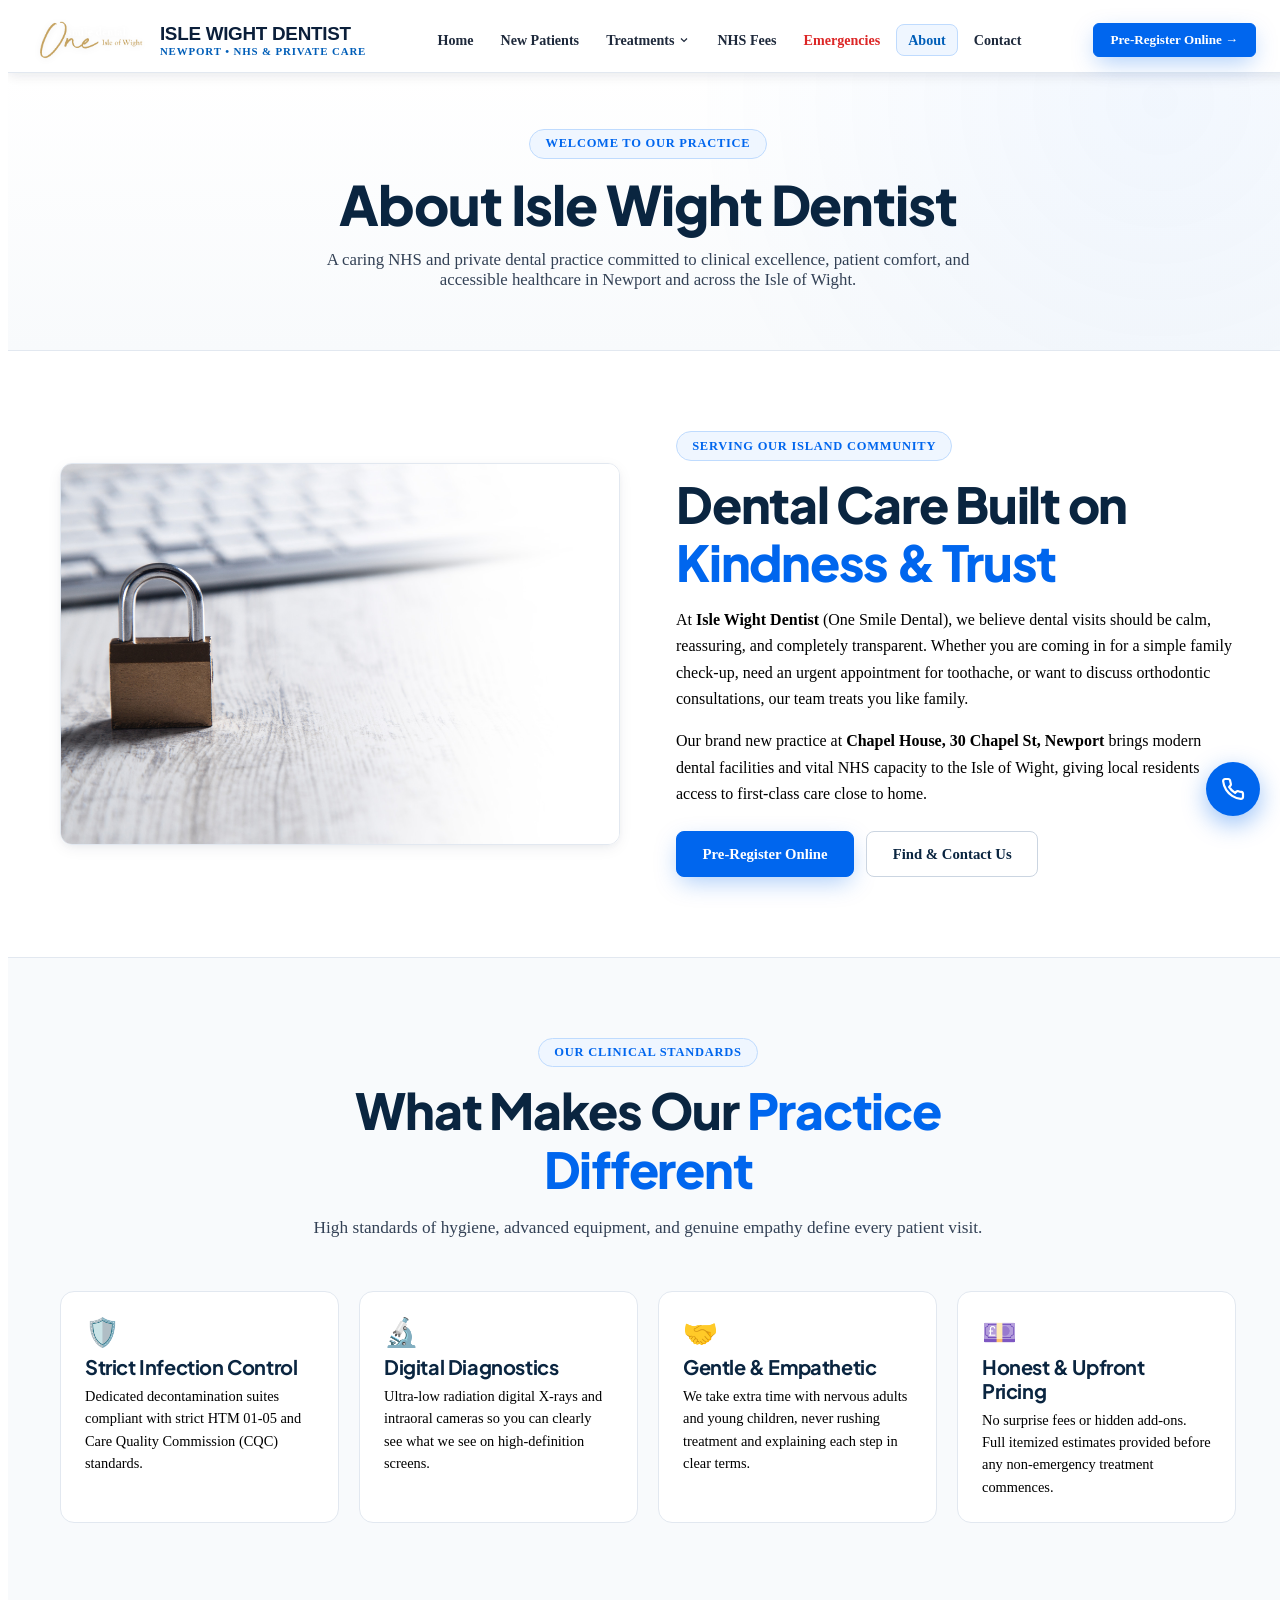
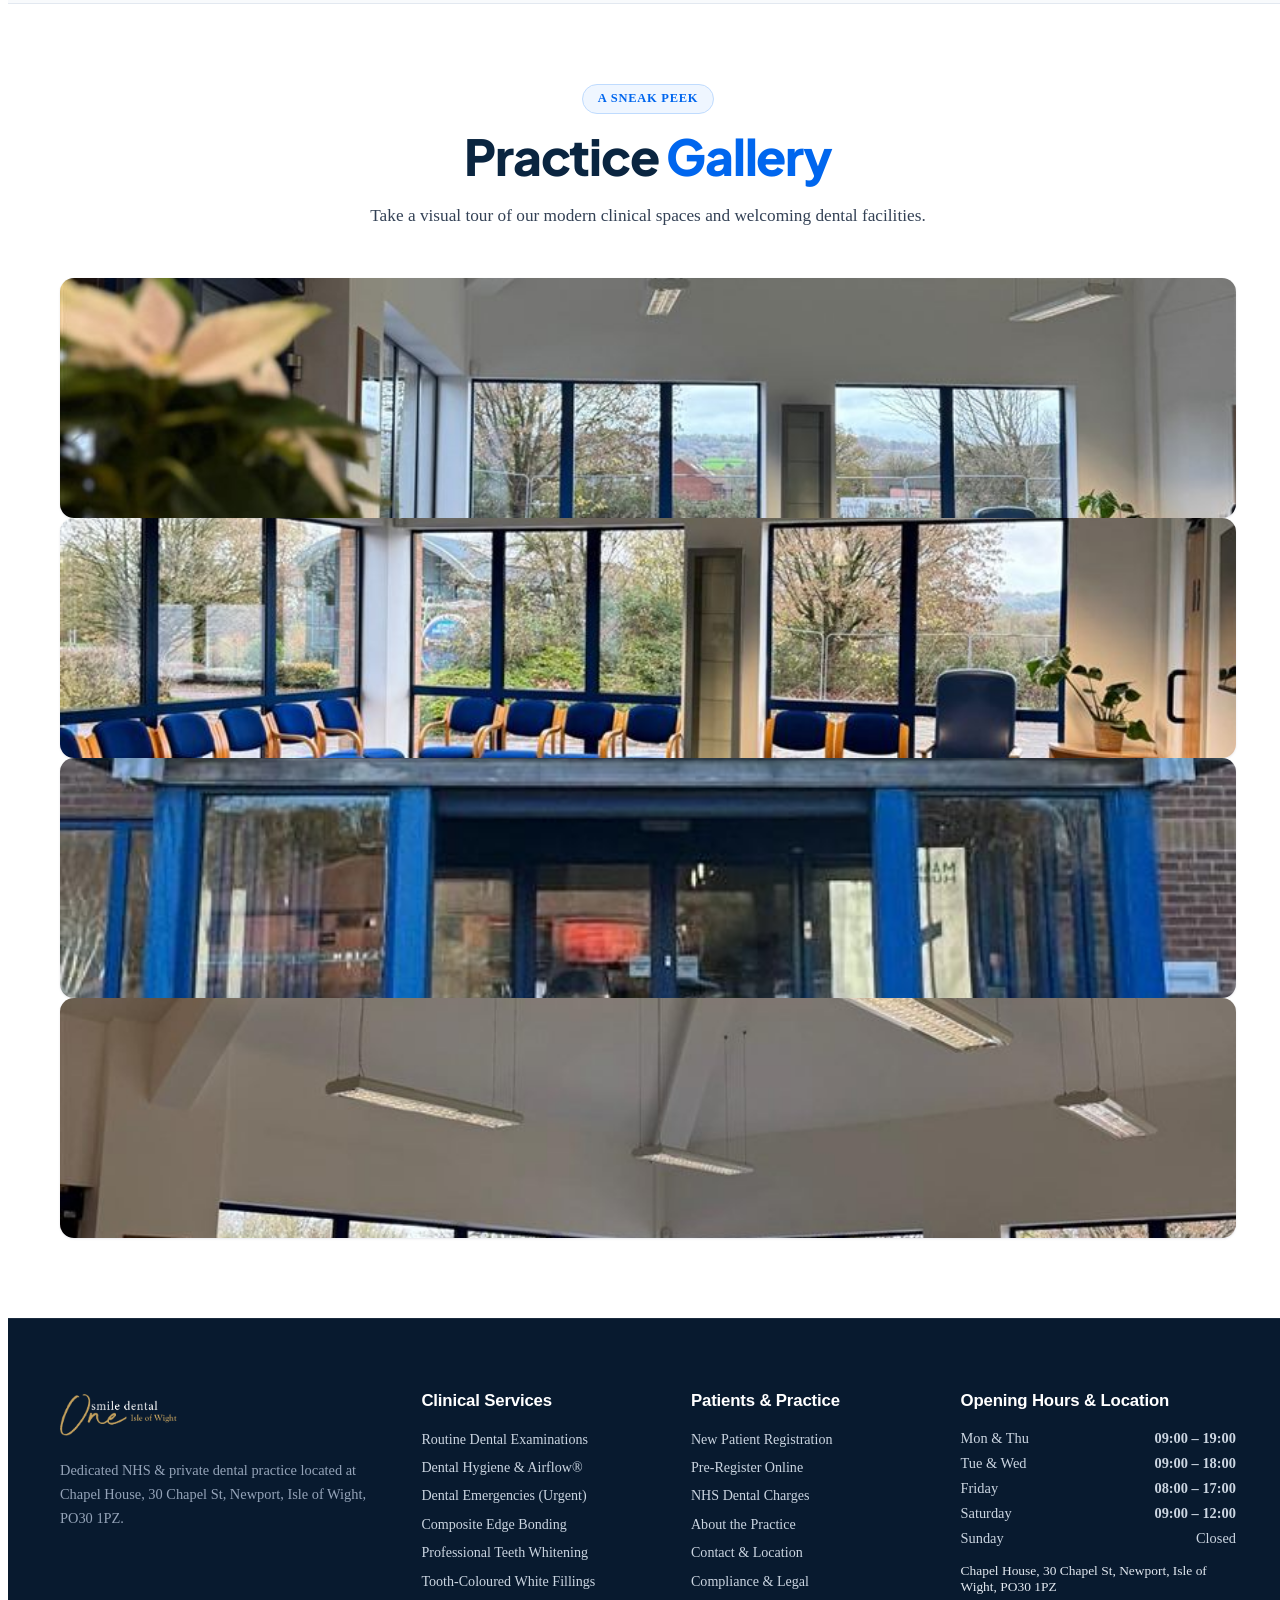
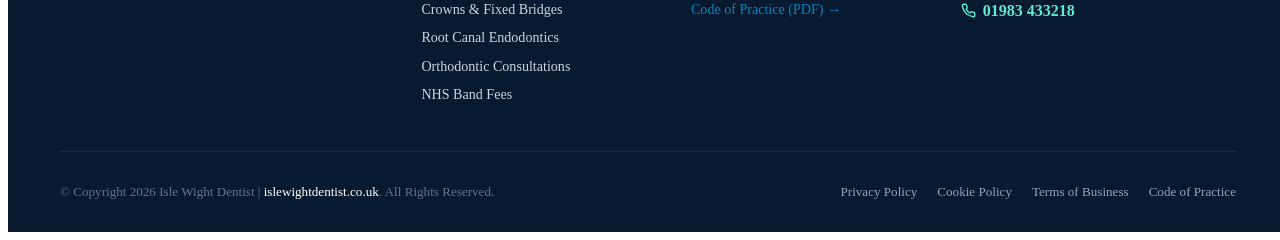
==== about.html @ fd38db3d "Complete production launch for Isle Wight Dentist website" ====
﻿<!DOCTYPE html>
<html lang="en">
<head>
  <meta charset="UTF-8">
  <meta name="viewport" content="width=device-width, initial-scale=1.0">
  <title>About Us | Isle Wight Dentist, Newport Isle of Wight</title>
  <meta name="description" content="Learn about Isle Wight Dentist at Chapel House, Newport. Providing high quality NHS and private dental care for families across the Isle of Wight.">
  <link rel="canonical" href="https://islewightdentist.co.uk/about">
  <link rel="icon" type="image/png" href="assets/images/ONE_favicon.png">
  <link rel="apple-touch-icon" href="assets/images/ONE_webclip.png">
  <link rel="preconnect" href="https://fonts.googleapis.com">
  <link rel="preconnect" href="https://fonts.gstatic.com" crossorigin>
  <link href="https://fonts.googleapis.com/css2?family=Cormorant+Garamond:wght@600;700&family=Plus+Jakarta+Sans:wght@400;500;600;700;800&display=swap" rel="stylesheet">
  <link rel="stylesheet" href="assets/css/styles.css?v=6">
</head>
<body>

  <!-- MAIN STICKY HEADER -->
  <header class="site-header">
    <!-- Main Navigation Bar -->
    <div class="header-main-bar">
      <div class="container header-inner">
        <a href="index.html" class="brand-lockup" aria-label="Isle Wight Dentist Home">
          <div class="brand-logo-frame">
            <img src="assets/images/Isle_of_Wight.png" alt="Isle Wight Dentist Logo">
          </div>
          <div class="brand-meta">
            <span class="brand-title">ISLE WIGHT DENTIST</span>
            <span class="brand-subtitle">Newport &bull; NHS &amp; Private Care</span>
          </div>
        </a>

        <!-- Laptop/Desktop Top Navigation -->
        <nav class="desktop-nav" aria-label="Primary navigation">
          <a href="index.html" class="nav-link" data-page="index.html">Home</a>
          <a href="new-patients.html" class="nav-link" data-page="new-patients.html">New Patients</a>

          <div class="nav-item">
            <a href="treatments.html" class="nav-link" data-page="treatments.html,dental-emergencies.html">
              <span>Treatments</span>
              <svg width="12" height="12" viewBox="0 0 24 24" fill="none" stroke="currentColor" stroke-width="2.4"><polyline points="6 9 12 15 18 9"/></svg>
            </a>
            <div class="nav-dropdown mega">
              <div class="nav-dd-heading">Clinical Dental Services</div>
              <a href="treatments.html#examinations" class="nav-dd-link">Routine Examinations &amp; Check-Ups</a>
              <a href="treatments.html#hygiene" class="nav-dd-link">Dental Hygiene &amp; Airflow&reg;</a>
              <a href="dental-emergencies.html" class="nav-dd-link">Dental Emergencies <span class="nav-dd-badge" style="background:#fee2e2;color:#b91c1c;">Urgent</span></a>
              <a href="treatments.html#bonding" class="nav-dd-link">Composite Edge Bonding</a>
              <a href="treatments.html#whitening" class="nav-dd-link">Professional Teeth Whitening</a>
              <a href="treatments.html#fillings" class="nav-dd-link">Tooth-Coloured White Fillings</a>
              <a href="treatments.html#crowns" class="nav-dd-link">Crowns &amp; Fixed Bridges</a>
              <a href="treatments.html#rct" class="nav-dd-link">Root Canal Endodontics</a>
              <a href="treatments.html#orthodontics" class="nav-dd-link">Orthodontic Consultations</a>
              <a href="nhs-fees.html" class="nav-dd-link">NHS Band Fees &amp; Exemptions</a>
            </div>
          </div>

          <a href="nhs-fees.html" class="nav-link" data-page="nhs-fees.html">NHS Fees</a>
          <a href="dental-emergencies.html" class="nav-link emergency" data-page="dental-emergencies.html">Emergencies</a>
          <a href="about.html" class="nav-link active" data-page="about.html">About</a>
          <a href="contact.html" class="nav-link" data-page="contact.html">Contact</a>
        </nav>

        <!-- Header Actions -->
        <div class="header-actions">
          <a href="tel:01983433218" class="header-phone-btn" aria-label="Call Isle Wight Dentist">
            <svg width="14" height="14" viewBox="0 0 24 24" fill="none" stroke="currentColor" stroke-width="2.2"><path d="M22 16.92v3a2 2 0 0 1-2.18 2 19.79 19.79 0 0 1-8.63-3.07 19.5 19.5 0 0 1-6-6 19.79 19.79 0 0 1-3.07-8.67A2 2 0 0 1 4.11 2h3a2 2 0 0 1 2 1.72c.127.96.361 1.903.7 2.81a2 2 0 0 1-.45 2.11L8.09 9.91a16 16 0 0 0 6 6l1.27-1.27a2 2 0 0 1 2.11-.45c.907.339 1.85.573 2.81.7A2 2 0 0 1 22 16.92z"/></svg>
            <span>01983 433218</span>
          </a>
          <a href="new-patients.html#register-form" class="btn btn-primary btn-sm">
            Pre-Register Online &rarr;
          </a>
          <button id="mobile-menu-toggle" class="mobile-menu-toggle" aria-label="Toggle Menu" aria-expanded="false">
            <svg width="19" height="19" viewBox="0 0 24 24" fill="none" stroke="currentColor" stroke-width="2.2"><line x1="3" y1="6" x2="21" y2="6"/><line x1="3" y1="12" x2="21" y2="12"/><line x1="3" y1="18" x2="21" y2="18"/></svg>
          </button>
        </div>
      </div>
    </div>

    <!-- Mobile Top Hamburger Drawer -->
    <div id="mobile-drawer" class="mobile-drawer">
      <div class="mobile-drawer-links">
        <a href="index.html" class="mobile-drawer-link">Home <span>&rarr;</span></a>
        <a href="new-patients.html" class="mobile-drawer-link">New Patients (Pre-Register) <span>&rarr;</span></a>
        <a href="treatments.html" class="mobile-drawer-link">Dental Treatments <span>&rarr;</span></a>
        <a href="dental-emergencies.html" class="mobile-drawer-link" style="color:#fecaca;">Dental Emergencies <span>Urgent</span></a>
        <a href="nhs-fees.html" class="mobile-drawer-link">NHS &amp; Private Fees <span>&rarr;</span></a>
        <a href="about.html" class="mobile-drawer-link">About the Practice <span>&rarr;</span></a>
        <a href="contact.html" class="mobile-drawer-link">Contact &amp; Location <span>&rarr;</span></a>
        <div style="display:grid;grid-template-columns:1fr 1fr;gap:0.5rem;margin-top:0.5rem;">
          <a href="tel:01983433218" class="btn btn-teal btn-sm">Call 01983 433218</a>
          <button type="button" class="btn btn-gold btn-sm" data-open-lead-modal>Request Callback</button>
        </div>
      </div>
    </div>
  </header>

  <main>
    <!-- PAGE HERO -->
    <section class="page-hero">
      <div class="container">
        <span class="eyebrow dark">Welcome to Our Practice</span>
        <h1>About Isle Wight Dentist</h1>
        <p>A caring NHS and private dental practice committed to clinical excellence, patient comfort, and accessible healthcare in Newport and across the Isle of Wight.</p>
      </div>
    </section>

    <!-- PRACTICE PHILOSOPHY -->
    <section class="section">
      <div class="container split-grid" style="align-items:center;">
        <div class="split-media">
          <img src="assets/images/Privacy.jpg" alt="Modern dental surgery Isle Wight Dentist Newport" style="width:100%;height:380px;object-fit:cover;">
        </div>
        <div>
          <span class="eyebrow">Serving Our Island Community</span>
          <h2 class="section-title">Dental Care Built on <span class="accent">Kindness &amp; Trust</span></h2>
          <p style="color:var(--ink-soft);margin-bottom:1rem;line-height:1.65;">
            At <strong>Isle Wight Dentist</strong> (One Smile Dental), we believe dental visits should be calm, reassuring, and completely transparent. Whether you are coming in for a simple family check-up, need an urgent appointment for toothache, or want to discuss orthodontic consultations, our team treats you like family.
          </p>
          <p style="color:var(--ink-soft);margin-bottom:1.5rem;line-height:1.65;">
            Our brand new practice at <strong>Chapel House, 30 Chapel St, Newport</strong> brings modern dental facilities and vital NHS capacity to the Isle of Wight, giving local residents access to first-class care close to home.
          </p>
          <div style="display:flex;gap:0.75rem;flex-wrap:wrap;">
            <a href="new-patients.html#register-form" class="btn btn-gold">Pre-Register Online</a>
            <a href="contact.html" class="btn btn-outline">Find &amp; Contact Us</a>
          </div>
        </div>
      </div>
    </section>

    <!-- 4 CLINICAL PILLARS -->
    <section class="section" style="background:var(--surface);border-top:1px solid var(--border);border-bottom:1px solid var(--border);">
      <div class="container">
        <div class="section-header">
          <span class="eyebrow">Our Clinical Standards</span>
          <h2 class="section-title">What Makes Our <span class="accent">Practice Different</span></h2>
          <p class="section-lead">High standards of hygiene, advanced equipment, and genuine empathy define every patient visit.</p>
        </div>

        <div class="trust-grid">
          <div style="background:#ffffff;border:1px solid var(--border);border-radius:14px;padding:1.5rem;">
            <div style="font-size:1.75rem;margin-bottom:0.4rem;">🛡️</div>
            <h3 style="font-size:1.25rem;color:var(--navy);margin-bottom:0.4rem;">Strict Infection Control</h3>
            <p style="font-size:0.9rem;color:var(--ink-soft);line-height:1.55;">Dedicated decontamination suites compliant with strict HTM 01-05 and Care Quality Commission (CQC) standards.</p>
          </div>

          <div style="background:#ffffff;border:1px solid var(--border);border-radius:14px;padding:1.5rem;">
            <div style="font-size:1.75rem;margin-bottom:0.4rem;">🔬</div>
            <h3 style="font-size:1.25rem;color:var(--navy);margin-bottom:0.4rem;">Digital Diagnostics</h3>
            <p style="font-size:0.9rem;color:var(--ink-soft);line-height:1.55;">Ultra-low radiation digital X-rays and intraoral cameras so you can clearly see what we see on high-definition screens.</p>
          </div>

          <div style="background:#ffffff;border:1px solid var(--border);border-radius:14px;padding:1.5rem;">
            <div style="font-size:1.75rem;margin-bottom:0.4rem;">🤝</div>
            <h3 style="font-size:1.25rem;color:var(--navy);margin-bottom:0.4rem;">Gentle &amp; Empathetic</h3>
            <p style="font-size:0.9rem;color:var(--ink-soft);line-height:1.55;">We take extra time with nervous adults and young children, never rushing treatment and explaining each step in clear terms.</p>
          </div>

          <div style="background:#ffffff;border:1px solid var(--border);border-radius:14px;padding:1.5rem;">
            <div style="font-size:1.75rem;margin-bottom:0.4rem;">💷</div>
            <h3 style="font-size:1.25rem;color:var(--navy);margin-bottom:0.4rem;">Honest &amp; Upfront Pricing</h3>
            <p style="font-size:0.9rem;color:var(--ink-soft);line-height:1.55;">No surprise fees or hidden add-ons. Full itemized estimates provided before any non-emergency treatment commences.</p>
          </div>
        </div>
      </div>
    </section>

    <!-- PRACTICE GALLERY -->
    <section id="gallery" class="section">
      <div class="container">
        <div class="section-header">
          <span class="eyebrow">A Sneak Peek</span>
          <h2 class="section-title">Practice <span class="accent">Gallery</span></h2>
          <p class="section-lead">Take a visual tour of our modern clinical spaces and welcoming dental facilities.</p>
        </div>

        <div class="gallery-grid">
          <div style="border-radius:14px;overflow:hidden;box-shadow:var(--shadow-sm);cursor:pointer;" data-lightbox-src="assets/images/gallery-1.jpg" data-lightbox-caption="Reception and welcoming patient waiting lounge">
            <img src="assets/images/gallery-1.jpg" alt="Isle Wight Dentist Reception" loading="lazy" style="width:100%;height:240px;object-fit:cover;">
          </div>
          <div style="border-radius:14px;overflow:hidden;box-shadow:var(--shadow-sm);cursor:pointer;" data-lightbox-src="assets/images/gallery-2.jpg" data-lightbox-caption="State of the art dental surgery suite with ergonomic patient chair">
            <img src="assets/images/gallery-2.jpg" alt="Dental treatment surgery" loading="lazy" style="width:100%;height:240px;object-fit:cover;">
          </div>
          <div style="border-radius:14px;overflow:hidden;box-shadow:var(--shadow-sm);cursor:pointer;" data-lightbox-src="assets/images/gallery-3.jpg" data-lightbox-caption="Sterilization and decontamination suite compliant with CQC standards">
            <img src="assets/images/gallery-3.jpg" alt="Decontamination suite" loading="lazy" style="width:100%;height:240px;object-fit:cover;">
          </div>
          <div style="border-radius:14px;overflow:hidden;box-shadow:var(--shadow-sm);cursor:pointer;" data-lightbox-src="assets/images/gallery-4.jpg" data-lightbox-caption="Dedicated clinical hygiene and dental suite">
            <img src="assets/images/gallery-4.jpg" alt="Hygiene treatment room" loading="lazy" style="width:100%;height:240px;object-fit:cover;">
          </div>
        </div>
      </div>
    </section>
  </main>

  <!-- MAIN FOOTER -->
  <footer class="site-footer">
    <div class="container">
      <div class="footer-grid">
        <div>
          <a href="index.html" class="brand-logo" style="margin-bottom:1rem;display:inline-block;">
            <img src="assets/images/Isle_of_Wight.png" alt="Isle Wight Dentist Logo" style="height:48px;width:auto;">
          </a>
          <p class="footer-copy">
            Dedicated NHS &amp; private dental practice located at Chapel House, 30 Chapel St, Newport, Isle of Wight, PO30 1PZ.
          </p>
        </div>

        <div>
          <h4 class="footer-heading">Clinical Services</h4>
          <ul class="footer-links">
            <li><a href="treatments.html#examinations">Routine Dental Examinations</a></li>
            <li><a href="treatments.html#hygiene">Dental Hygiene &amp; Airflow&reg;</a></li>
            <li><a href="dental-emergencies.html">Dental Emergencies (Urgent)</a></li>
            <li><a href="treatments.html#bonding">Composite Edge Bonding</a></li>
            <li><a href="treatments.html#whitening">Professional Teeth Whitening</a></li>
            <li><a href="treatments.html#fillings">Tooth-Coloured White Fillings</a></li>
            <li><a href="treatments.html#crowns">Crowns &amp; Fixed Bridges</a></li>
            <li><a href="treatments.html#rct">Root Canal Endodontics</a></li>
            <li><a href="treatments.html#orthodontics">Orthodontic Consultations</a></li>
            <li><a href="nhs-fees.html">NHS Band Fees</a></li>
          </ul>
        </div>

        <div>
          <h4 class="footer-heading">Patients &amp; Practice</h4>
          <ul class="footer-links">
            <li><a href="new-patients.html">New Patient Registration</a></li>
            <li><a href="new-patients.html#register-form">Pre-Register Online</a></li>
            <li><a href="nhs-fees.html">NHS Dental Charges</a></li>
            <li><a href="about.html">About the Practice</a></li>
            <li><a href="contact.html">Contact &amp; Location</a></li>
            <li><a href="compliance.html">Compliance &amp; Legal</a></li>
            <li><a href="assets/docs/Pontefract_Code_of_Practice_for_Patients.pdf" target="_blank" rel="noopener noreferrer" style="color:var(--gold-bright);">Code of Practice (PDF) &rarr;</a></li>
          </ul>
        </div>

        <div>
          <h4 class="footer-heading">Opening Hours &amp; Location</h4>
          <div class="hours-list" style="margin-bottom:1rem;">
            <div class="hours-row"><span>Mon &amp; Thu</span><strong>09:00 &ndash; 19:00</strong></div>
            <div class="hours-row"><span>Tue &amp; Wed</span><strong>09:00 &ndash; 18:00</strong></div>
            <div class="hours-row"><span>Friday</span><strong>08:00 &ndash; 17:00</strong></div>
            <div class="hours-row"><span>Saturday</span><strong>09:00 &ndash; 12:00</strong></div>
            <div class="hours-row"><span>Sunday</span><span>Closed</span></div>
          </div>
          <p style="font-size:0.84rem;color:#e2e8f0;margin-bottom:0.45rem;">
            Chapel House, 30 Chapel St, Newport, Isle of Wight, PO30 1PZ
          </p>
          <a href="tel:01983433218" style="display:inline-flex;align-items:center;gap:0.45rem;font-size:1rem;font-weight:800;color:#5eead4;">
            <svg width="15" height="15" viewBox="0 0 24 24" fill="none" stroke="currentColor" stroke-width="2.2"><path d="M22 16.92v3a2 2 0 0 1-2.18 2 19.79 19.79 0 0 1-8.63-3.07 19.5 19.5 0 0 1-6-6 19.79 19.79 0 0 1-3.07-8.67A2 2 0 0 1 4.11 2h3a2 2 0 0 1 2 1.72c.127.96.361 1.903.7 2.81a2 2 0 0 1-.45 2.11L8.09 9.91a16 16 0 0 0 6 6l1.27-1.27a2 2 0 0 1 2.11-.45c.907.339 1.85.573 2.81.7A2 2 0 0 1 22 16.92z"/></svg>
            01983 433218
          </a>
        </div>
      </div>

      <div class="footer-bottom">
        <p>&copy; Copyright 2026 Isle Wight Dentist | <a href="https://islewightdentist.co.uk" style="color:#ffffff;">islewightdentist.co.uk</a>. All Rights Reserved.</p>
        <div class="compliance-links">
          <a href="compliance.html#privacy">Privacy Policy</a>
          <a href="compliance.html#cookies">Cookie Policy</a>
          <a href="compliance.html#terms">Terms of Business</a>
          <a href="compliance.html#code">Code of Practice</a>
        </div>
      </div>
    </div>
  </footer>

  <!-- GALLERY LIGHTBOX MODAL -->
  <div id="gallery-lightbox" class="modal-overlay" style="display:none;" role="dialog" aria-modal="true" aria-label="Image preview">
    <div class="modal-card" style="padding:1rem;max-width:860px;">
      <button id="close-gallery-lightbox" class="modal-close" aria-label="Close preview">&times;</button>
      <img id="gallery-lightbox-img" src="" alt="" style="width:100%;max-height:70vh;object-fit:contain;border-radius:14px;">
      <p id="gallery-lightbox-caption" style="margin-top:0.75rem;text-align:center;font-size:0.88rem;font-weight:700;color:#334155;"></p>
    </div>
  </div>

  <!-- FLOATING SIDE CALL BUTTON -->
  <a class="fcall" href="tel:01983433218" aria-label="Call Isle Wight Dentist on 01983 433218">
    <span class="fcall-tooltip">Call 01983 433218</span>
    <svg width="24" height="24" viewBox="0 0 24 24" fill="none" stroke="currentColor" stroke-width="2.2" stroke-linecap="round" stroke-linejoin="round">
      <path d="M22 16.92v3a2 2 0 0 1-2.18 2 19.79 19.79 0 0 1-8.63-3.07 19.5 19.5 0 0 1-6-6 19.79 19.79 0 0 1-3.07-8.67A2 2 0 0 1 4.11 2h3a2 2 0 0 1 2 1.72c.127.96.361 1.903.7 2.81a2 2 0 0 1-.45 2.11L8.09 9.91a16 16 0 0 0 6 6l1.27-1.27a2 2 0 0 1 2.11-.45c.907.339 1.85.573 2.81.7A2 2 0 0 1 22 16.92z"/>
    </svg>
  </a>

  <!-- MOBILE BOTTOM NAVIGATION BAR -->
  <nav class="mbn" aria-label="Mobile bottom navigation">
    <div class="mbni">
      <a class="mbnit" href="index.html" data-page="index.html">
        <span class="mbnico">
          <svg viewBox="0 0 24 24" fill="none" stroke="currentColor" stroke-width="1.9" stroke-linecap="round" stroke-linejoin="round"><path d="M3 9.75L12 3l9 6.75V21a1 1 0 0 1-1 1H5a1 1 0 0 1-1-1V9.75z"/><path d="M9 22V12h6v10"/></svg>
        </span>
        <span class="mbnlbl">Home</span>
      </a>

      <a class="mbnit" href="new-patients.html" data-page="new-patients.html">
        <span class="mbnico">
          <svg viewBox="0 0 24 24" fill="none" stroke="currentColor" stroke-width="1.9" stroke-linecap="round" stroke-linejoin="round"><path d="M16 21v-2a4 4 0 0 0-4-4H5a4 4 0 0 0-4 4v2"/><circle cx="8.5" cy="7" r="4"/><line x1="20" y1="8" x2="20" y2="14"/><line x1="23" y1="11" x2="17" y2="11"/></svg>
        </span>
        <span class="mbnlbl">New Patients</span>
      </a>

      <button type="button" class="mbnit" data-open-services-sheet data-page="treatments.html,dental-emergencies.html,nhs-fees.html">
        <span class="mbnico">
          <svg viewBox="0 0 24 24" fill="none" stroke="currentColor" stroke-width="1.9" stroke-linecap="round" stroke-linejoin="round"><rect x="3" y="3" width="7" height="7" rx="1.5"/><rect x="14" y="3" width="7" height="7" rx="1.5"/><rect x="3" y="14" width="7" height="7" rx="1.5"/><rect x="14" y="14" width="7" height="7" rx="1.5"/></svg>
        </span>
        <span class="mbnlbl">Services</span>
      </button>

      <a class="mbnit active" href="about.html" data-page="about.html">
        <span class="mbnico">
          <svg viewBox="0 0 24 24" fill="none" stroke="currentColor" stroke-width="1.9" stroke-linecap="round" stroke-linejoin="round"><path d="M12 22s8-4 8-10V5l-8-3-8 3v7c0 6 8 10 8 10z"/></svg>
        </span>
        <span class="mbnlbl">About</span>
      </a>

      <a class="mbnit" href="contact.html" data-page="contact.html">
        <span class="mbnico">
          <svg viewBox="0 0 24 24" fill="none" stroke="currentColor" stroke-width="1.9" stroke-linecap="round" stroke-linejoin="round"><path d="M22 16.92v3a2 2 0 0 1-2.18 2 19.79 19.79 0 0 1-8.63-3.07 19.5 19.5 0 0 1-6-6 19.79 19.79 0 0 1-3.07-8.67A2 2 0 0 1 4.11 2h3a2 2 0 0 1 2 1.72c.127.96.361 1.903.7 2.81a2 2 0 0 1-.45 2.11L8.09 9.91a16 16 0 0 0 6 6l1.27-1.27a2 2 0 0 1 2.11-.45c.907.339 1.85.573 2.81.7A2 2 0 0 1 22 16.92z"/></svg>
        </span>
        <span class="mbnlbl">Contact</span>
      </a>
    </div>
  </nav>

  <!-- MOBILE SLIDE-UP SERVICES SHEET -->
  <div id="services-sheet-backdrop" class="sheet-backdrop" style="display:none;" role="dialog" aria-modal="true" aria-labelledby="sheet-title">
    <div class="services-sheet">
      <div style="display:flex;align-items:center;justify-content:space-between;gap:1rem;padding-bottom:0.75rem;border-bottom:1px solid #e2e8f0;">
        <div>
          <span style="font-size:0.68rem;font-weight:800;text-transform:uppercase;letter-spacing:0.08em;color:var(--gold);display:block;">Isle Wight Dentist</span>
          <h3 id="sheet-title" style="font-size:1.5rem;">Services &amp; Quick Guide</h3>
        </div>
        <button id="close-services-sheet" type="button" style="width:36px;height:36px;border-radius:50%;border:1px solid #e2e8f0;background:#f8fafc;font-weight:800;" aria-label="Close services menu">&times;</button>
      </div>

      <div style="display:grid;grid-template-columns:1fr 1fr;gap:0.55rem;margin-top:0.85rem;">
        <a href="tel:01983433218" class="btn btn-teal btn-sm">Call 01983 433218</a>
        <a href="new-patients.html#register-form" class="btn btn-gold btn-sm">Pre-Register Online</a>
      </div>

      <div class="sheet-grid">
        <a href="dental-emergencies.html" class="sheet-item" style="background:#fef2f2;border-color:#fecaca;color:#991b1b;"><span>Dental Emergencies</span><span>Urgent</span></a>
        <a href="nhs-fees.html" class="sheet-item" style="background:#eff6ff;border-color:#bfdbfe;color:#1e40af;"><span>NHS Band Fees</span><span>&pound;26.80+</span></a>
        <a href="treatments.html#examinations" class="sheet-item"><span>Routine Examinations</span><span>&rarr;</span></a>
        <a href="treatments.html#hygiene" class="sheet-item"><span>Hygiene &amp; Airflow</span><span>&rarr;</span></a>
        <a href="treatments.html#bonding" class="sheet-item"><span>Composite Bonding</span><span>&rarr;</span></a>
        <a href="treatments.html#whitening" class="sheet-item"><span>Teeth Whitening</span><span>&rarr;</span></a>
        <a href="treatments.html#fillings" class="sheet-item"><span>White Fillings</span><span>&rarr;</span></a>
        <a href="treatments.html#crowns" class="sheet-item"><span>Crowns &amp; Bridges</span><span>&rarr;</span></a>
        <a href="treatments.html#rct" class="sheet-item"><span>Root Canal</span><span>&rarr;</span></a>
        <a href="treatments.html#orthodontics" class="sheet-item"><span>Orthodontic Consult</span><span>&rarr;</span></a>
        <a href="about.html" class="sheet-item"><span>About Newport Practice</span><span>&rarr;</span></a>
        <a href="contact.html" class="sheet-item"><span>Directions &amp; Hours</span><span>&rarr;</span></a>
      </div>
    </div>
  </div>

  <!-- INSTANT CALLBACK / LEAD MODAL -->
  <div id="lead-modal" class="modal-overlay" style="display:none;" role="dialog" aria-modal="true" aria-labelledby="lead-modal-title">
    <div class="modal-card">
      <button id="close-lead-modal" class="modal-close" aria-label="Close modal">&times;</button>
      <span class="eyebrow">Quick Callback Request</span>
      <h2 id="lead-modal-title" style="font-size:1.85rem;margin-bottom:0.35rem;">Request a Call from Our Reception</h2>
      <p style="font-size:0.86rem;color:#475569;margin-bottom:1.1rem;">Enter your contact information and our Newport team will be in touch shortly.</p>

      <form id="modal-lead-form" class="form-grid" action="https://formsubmit.co/isleofwight@onesmiledental.co.uk" method="POST">
        <input type="hidden" name="_subject" value="Callback Request - Isle Wight Dentist">
        <input type="hidden" name="_captcha" value="false">
        <input type="hidden" name="_replyto" value="isleofwight@onesmiledental.co.uk">
        <div>
          <label class="form-label" for="modal-lead-name">Full Name *</label>
          <input id="modal-lead-name" name="Full Name" type="text" class="form-input" required placeholder="Your full name">
        </div>
        <div>
          <label class="form-label" for="modal-lead-phone">UK Phone Number *</label>
          <input id="modal-lead-phone" name="Phone Number" type="tel" class="form-input" required placeholder="07xxx xxxxxx">
        </div>
        <div>
          <label class="form-label" for="modal-lead-topic">How Can We Help? *</label>
          <select id="modal-lead-topic" name="Treatment Topic" class="form-input">
            <option value="New NHS / Private Pre-Registration">New NHS / Private Pre-Registration</option>
            <option value="Routine Dental Examination">Routine Dental Examination &amp; Check-Up</option>
            <option value="Dental Emergency">Dental Emergency / Urgent Toothache</option>
            <option value="Hygiene &amp; Airflow">Dental Hygiene &amp; Airflow&reg; Clean</option>
            <option value="Composite Bonding">Composite Edge Bonding</option>
            <option value="Teeth Whitening">Professional Teeth Whitening</option>
            <option value="White Fillings">White Fillings &amp; Restorations</option>
            <option value="Crowns &amp; Bridges">Crowns &amp; Fixed Bridges</option>
            <option value="Root Canal">Root Canal Endodontics</option>
            <option value="Orthodontic Consultation">Orthodontic Consultation</option>
            <option value="Free Coordinator Consultation">Free Treatment Coordinator Consultation</option>
            <option value="General Question">General Practice Enquiry</option>
          </select>
        </div>
        <button type="submit" class="btn btn-gold" style="width:100%;">Submit Callback Request &rarr;</button>
        <a href="tel:01983433218" class="btn btn-teal" style="width:100%;text-align:center;">Or Call Directly: 01983 433218</a>
      </form>

      <div id="modal-lead-success" style="display:none;padding:1.25rem;border-radius:14px;background:#ecfdf5;border:1px solid #a7f3d0;color:#065f46;">
        <strong style="display:block;font-size:1.05rem;margin-bottom:0.35rem;">Thank You &mdash; Request Received</strong>
        <p style="font-size:0.86rem;margin-bottom:0.9rem;">Our team will call you back shortly. Need urgent assistance? Call us directly on 01983 433218.</p>
        <a href="tel:01983433218" class="btn btn-teal btn-sm">Call 01983 433218</a>
      </div>
    </div>
  </div>

  <script src="assets/js/main.js?v=6" defer></script>
</body>
</html>
---- assets/css/styles.css ----
/* ==========================================================================
   Isle Wight Dentist - islewightdentist.co.uk
   Ultra-Clean, High-Contrast Modern British Healthcare Design System
   100% Crisp, Clear, Legible & Distinct Visual Identity
   ========================================================================== */

:root {
  /* Ultra-Clear Modern Medical Palette */
  --primary: #0a2540;          /* Deep Royal Obsidian Navy - High Contrast */
  --primary-deep: #06182a;
  --primary-light: #163d66;
  --primary-surface: #f0f7ff;
  
  /* Luminous High-Visibility Action Colors */
  --brand-blue: #0066ee;       /* Vibrant Medical Azure CTA */
  --brand-blue-hover: #0052be;
  --brand-blue-soft: #eff6ff;
  --brand-blue-border: #bfdbfe;
  
  /* Official Clinical NHS Identity */
  --nhs-blue: #005eb8;        /* Official NHS England Blue */
  --nhs-blue-dark: #004b93;
  --nhs-light: #eff6ff;
  --nhs-border: #bfdbfe;
  
  /* Urgent / Emergency Care */
  --emergency-red: #dc2626;   /* Crisp Clinical Red */
  --emergency-hover: #b91c1c;
  --emergency-soft: #fef2f2;
  --emergency-border: #fecaca;
  
  /* Ratings & Trust */
  --amber: #f59e0b;
  --amber-soft: #fffbeb;
  --amber-border: #fde68a;
  
  /* High-Contrast Typography & Surface Colors */
  --ink: #0a192f;             /* 100% sharp headings */
  --ink-body: #334155;        /* Crisp readable body */
  --muted: #64748b;           /* Legible secondary text */
  --border: #e2e8f0;          /* Clean subtle borders */
  --border-strong: #cbd5e1;
  
  /* Clean Surfaces */
  --white: #ffffff;
  --surface-light: #f8fafc;
  --surface-card: #ffffff;
  --surface-alt: #f1f5f9;
  
  /* Modern Clean Shadows (No muddy glows) */
  --shadow-sm: 0 1px 3px rgba(10, 37, 64, 0.06), 0 1px 2px rgba(10, 37, 64, 0.04);
  --shadow-md: 0 4px 16px -2px rgba(10, 37, 64, 0.08), 0 2px 6px -1px rgba(10, 37, 64, 0.04);
  --shadow-lg: 0 14px 34px -4px rgba(10, 37, 64, 0.12), 0 4px 12px -2px rgba(10, 37, 64, 0.05);
  --shadow-blue: 0 8px 24px -4px rgba(0, 102, 238, 0.35);
  
  /* Border Radii */
  --radius-sm: 8px;
  --radius-md: 12px;
  --radius-lg: 18px;
  --radius-full: 9999px;
  
  /* Map legacy variables so all subpages render seamlessly with high clarity */
  --navy: #0a2540;
  --navy-deep: #06182a;
  --navy-soft: #163d66;
  --navy-card: #0f2d4d;
  --teal: #0066ee;
  --teal-hover: #0052be;
  --teal-glow: rgba(0, 102, 238, 0.25);
  --teal-soft: #eff6ff;
  --gold: #0066ee;
  --gold-hover: #0052be;
  --gold-bright: #0284c7;
  --gold-soft: #eff6ff;
  --gold-border: #bfdbfe;
  --coral: #0066ee;
  --coral-hover: #0052be;
  --coral-soft: #eff6ff;
  --coral-border: #bfdbfe;
  --sage-light: #f1f5f9;
  --sage-border: #cbd5e1;
  --surface: #f8fafc;
  --ivory: #ffffff;
}

*, *::before, *::after {
  box-sizing: border-box;
}

html, body {
  scroll-behavior: smooth;
  overflow-x: hidden !important;
  -webkit-text-size-adjust: 100%;
  width: 100%;
  max-width: 100%;
}

img {
  max-width: 100%;
  height: auto;
  display: block;
}

a {
  color: inherit;
  text-decoration: none;
}

button {
  font-family: inherit;
  cursor: pointer;
}

h1, h2, h3, h4, .font-serif {
  font-family: 'Outfit', 'Plus Jakarta Sans', sans-serif;
  line-height: 1.18;
  margin: 0;
  color: var(--primary);
  font-weight: 700;
  letter-spacing: -0.02em;
}

p {
  margin: 0;
}

.hero-grid > *,
.split-grid > *,
.treatments-grid > *,
.nhs-bands-grid > *,
.team-grid > *,
.footer-grid > *,
.trust-grid > *,
.gallery-grid > *,
.quick-convert-grid > *,
.form-row-2 > * {
  min-width: 0;
}

/* Container & Sections */
.container {
  width: 100%;
  max-width: 1240px;
  margin-left: auto;
  margin-right: auto;
  padding-left: 1.25rem;
  padding-right: 1.25rem;
}

@media (min-width: 640px) {
  .container {
    padding-left: 2rem;
    padding-right: 2rem;
  }
}

.section {
  padding: 4rem 0;
  position: relative;
}

@media (min-width: 768px) {
  .section {
    padding: 5rem 0;
  }
}

.section-sm {
  padding: 2.75rem 0;
}

section[id],
article[id] {
  scroll-margin-top: 100px;
}

.bg-surface { background-color: var(--surface-light); }
.bg-white { background-color: var(--white); }
.bg-navy { background-color: var(--primary); color: var(--white); }
.bg-navy h1, .bg-navy h2, .bg-navy h3, .bg-navy h4 { color: var(--white); }

.section-header {
  max-width: 760px;
  margin: 0 auto 3rem;
  text-align: center;
}

.section-header.left {
  margin-left: 0;
  text-align: left;
}

/* Eyebrows & Badges */
.eyebrow {
  display: inline-flex;
  align-items: center;
  gap: 0.5rem;
  padding: 0.4rem 0.95rem;
  border-radius: var(--radius-full);
  background: var(--brand-blue-soft);
  border: 1px solid var(--brand-blue-border);
  color: var(--brand-blue);
  font-size: 0.78rem;
  font-weight: 800;
  letter-spacing: 0.06em;
  text-transform: uppercase;
  margin-bottom: 0.85rem;
}

.eyebrow.nhs {
  background: var(--nhs-light);
  border-color: var(--nhs-border);
  color: var(--nhs-blue);
}

.eyebrow.danger,
.eyebrow.urgent {
  background: var(--emergency-soft);
  border-color: var(--emergency-border);
  color: var(--emergency-red);
}

.section-title {
  font-size: clamp(2.1rem, 4.5vw, 3.1rem);
  font-weight: 800;
  letter-spacing: -0.025em;
  margin-bottom: 0.95rem;
  color: var(--primary);
}

.section-title .accent {
  color: var(--brand-blue);
}

.section-lead {
  font-size: 1.08rem;
  color: var(--ink-body);
  line-height: 1.7;
}

/* Modern High-Contrast Action Buttons */
.btn {
  display: inline-flex;
  align-items: center;
  justify-content: center;
  gap: 0.55rem;
  padding: 0.82rem 1.6rem;
  border-radius: var(--radius-sm);
  font-size: 0.92rem;
  font-weight: 700;
  border: 1.5px solid transparent;
  transition: all 0.2s cubic-bezier(0.16, 1, 0.3, 1);
  white-space: nowrap;
  position: relative;
}

.btn:active { transform: scale(0.98); }

/* Primary High-Visibility Action (Vibrant Royal Azure) */
.btn-primary,
.btn-blue,
.btn-gold,
.btn-coral {
  background: var(--brand-blue);
  color: var(--white);
  box-shadow: var(--shadow-blue);
  border-color: var(--brand-blue);
}

.btn-primary:hover,
.btn-blue:hover,
.btn-gold:hover,
.btn-coral:hover {
  background: var(--brand-blue-hover);
  border-color: var(--brand-blue-hover);
  color: var(--white);
  transform: translateY(-2px);
  box-shadow: 0 12px 28px -4px rgba(0, 102, 238, 0.45);
}

/* Authoritative Deep Navy Action */
.btn-navy,
.btn-teal,
.btn-spruce {
  background: var(--primary);
  color: var(--white);
  box-shadow: var(--shadow-sm);
  border-color: var(--primary);
}

.btn-navy:hover,
.btn-teal:hover,
.btn-spruce:hover {
  background: var(--primary-deep);
  border-color: var(--primary-deep);
  color: var(--white);
  transform: translateY(-2px);
  box-shadow: var(--shadow-md);
}

/* Clean Emergency Button */
.btn-emergency {
  background: var(--emergency-red);
  color: var(--white);
  border-color: var(--emergency-red);
  box-shadow: 0 4px 14px rgba(220, 38, 38, 0.3);
}

.btn-emergency:hover {
  background: var(--emergency-hover);
  border-color: var(--emergency-hover);
  color: var(--white);
  transform: translateY(-2px);
}

/* Clean Modern Outlines */
.btn-outline {
  background: var(--white);
  color: var(--primary);
  border-color: var(--border-strong);
}

.btn-outline:hover {
  border-color: var(--brand-blue);
  background: var(--brand-blue-soft);
  color: var(--brand-blue);
  transform: translateY(-2px);
}

.btn-outline-light {
  background: var(--white);
  color: var(--primary);
  border-color: var(--border);
  box-shadow: var(--shadow-sm);
}

.btn-outline-light:hover {
  background: var(--surface-light);
  border-color: var(--brand-blue);
  color: var(--brand-blue);
  transform: translateY(-2px);
}

.btn-sm {
  padding: 0.5rem 1.05rem;
  font-size: 0.82rem;
  border-radius: 6px;
}

/* ==========================================================================
   EXECUTIVE TWO-TIER HEALTHCARE HEADER (Crystal Clear & Authoritative)
   ========================================================================== */
.site-header {
  position: sticky;
  top: 0;
  z-index: 100;
  background: var(--white);
  box-shadow: 0 2px 12px rgba(10, 37, 64, 0.05);
  transition: all 0.2s ease;
}

/* Utility Strip - Disabled as requested by user */
.header-utility-bar {
  display: none !important;
}

/* Tier 2: Main Brand & Navigation Bar (Sleek Compact Height & High Visibility) */
.header-main-bar {
  background: #ffffff;
  border-bottom: 1.5px solid #e2e8f0;
  box-shadow: 0 2px 14px rgba(11, 31, 58, 0.06);
}

.header-inner {
  display: flex;
  align-items: center;
  justify-content: space-between;
  gap: 0.75rem;
  height: 64px;
  width: 100%;
  max-width: 100%;
}

/* Distinct Brand Lockup */
.brand-lockup {
  display: inline-flex;
  align-items: center;
  gap: 0.75rem;
  text-decoration: none;
  flex-shrink: 0;
}

.brand-logo-frame {
  display: flex;
  align-items: center;
  justify-content: center;
  height: 44px;
  background: transparent;
}

.brand-logo-frame img {
  height: 42px;
  max-height: 42px;
  width: auto;
  object-fit: contain;
  filter: drop-shadow(0 1px 3px rgba(0,0,0,0.08));
}

.brand-meta {
  display: flex;
  flex-direction: column;
}

.brand-title {
  font-family: 'Outfit', sans-serif;
  font-size: 1.18rem;
  font-weight: 800;
  color: #0b1f3a;
  line-height: 1.12;
  letter-spacing: -0.015em;
  white-space: nowrap;
}

.brand-subtitle {
  font-size: 0.68rem;
  font-weight: 800;
  color: #005eb8;
  text-transform: uppercase;
  letter-spacing: 0.08em;
  margin-top: 0.1rem;
  white-space: nowrap;
}

/* Navigation Links */
.desktop-nav {
  display: none;
  align-items: center;
  gap: 0.25rem;
}

@media (min-width: 1024px) {
  .desktop-nav { display: flex; }
}

.nav-item { position: relative; }

.nav-link {
  display: inline-flex;
  align-items: center;
  gap: 0.25rem;
  padding: 0.42rem 0.72rem;
  border-radius: 8px;
  color: #1e293b;
  font-size: 0.88rem;
  font-weight: 700;
  transition: all 0.15s ease;
  white-space: nowrap;
}

.nav-link:hover {
  color: #005eb8;
  background: #f0f7ff;
}

.nav-link.active {
  color: #005eb8;
  background: #eff6ff;
  border: 1px solid #bfdbfe;
  font-weight: 800;
}

.nav-link.emergency {
  color: #dc2626;
  font-weight: 800;
}

.nav-link.emergency:hover {
  background: var(--emergency-soft);
}

/* Dropdown Menu */
.nav-dropdown {
  position: absolute;
  top: calc(100% + 8px);
  left: 0;
  min-width: 260px;
  background: var(--white);
  border: 1px solid var(--border);
  border-radius: var(--radius-md);
  padding: 0.65rem;
  box-shadow: var(--shadow-lg);
  opacity: 0;
  visibility: hidden;
  transform: translateY(10px);
  transition: all 0.2s cubic-bezier(0.16, 1, 0.3, 1);
  z-index: 110;
}

.nav-dropdown.mega {
  min-width: 460px;
  max-width: 90vw;
  display: grid;
  grid-template-columns: 1fr 1fr;
  gap: 0.35rem;
}

.nav-item:hover .nav-dropdown,
.nav-item:focus-within .nav-dropdown {
  opacity: 1;
  visibility: visible;
  transform: translateY(0);
}

.nav-dd-heading {
  grid-column: 1 / -1;
  padding: 0.45rem 0.75rem;
  font-size: 0.7rem;
  font-weight: 800;
  text-transform: uppercase;
  letter-spacing: 0.08em;
  color: var(--muted);
  border-bottom: 1px solid var(--border);
  margin-bottom: 0.35rem;
}

.nav-dd-link {
  display: flex;
  align-items: center;
  justify-content: space-between;
  gap: 0.5rem;
  padding: 0.6rem 0.85rem;
  border-radius: 6px;
  font-size: 0.84rem;
  font-weight: 600;
  color: var(--ink);
  transition: all 0.15s ease;
}

.nav-dd-link:hover {
  background: var(--brand-blue-soft);
  color: var(--brand-blue);
  transform: translateX(3px);
}

.nav-dd-badge {
  font-size: 0.68rem;
  font-weight: 800;
  padding: 0.15rem 0.5rem;
  border-radius: var(--radius-full);
  background: var(--surface-light);
  color: var(--muted);
}

/* Header Actions */
.header-actions {
  display: flex;
  align-items: center;
  gap: 0.5rem;
  flex-shrink: 0;
}

.header-phone-btn {
  display: none;
  align-items: center;
  gap: 0.4rem;
  padding: 0.48rem 0.85rem;
  border-radius: 6px;
  background: var(--surface-light);
  border: 1px solid var(--border-strong);
  color: var(--primary);
  font-size: 0.82rem;
  font-weight: 700;
  white-space: nowrap;
  transition: all 0.15s ease;
}

.header-phone-btn:hover {
  border-color: var(--brand-blue);
  color: var(--brand-blue);
  background: var(--brand-blue-soft);
}

@media (min-width: 1300px) {
  .header-phone-btn {
    display: inline-flex;
  }
}

.mobile-menu-toggle {
  display: inline-flex;
  align-items: center;
  justify-content: center;
  width: 40px;
  height: 40px;
  border-radius: 8px;
  background: var(--surface-light);
  border: 1px solid var(--border);
  color: var(--primary);
}

@media (min-width: 1040px) {
  .desktop-nav { display: flex; }
  .mobile-menu-toggle { display: none; }
}

@media (max-width: 1039px) {
  .desktop-nav { display: none; }
  .header-phone-btn { display: none; }
  .mobile-menu-toggle { display: inline-flex; }
}

/* Mobile Slide-Down Drawer */
.mobile-drawer {
  display: none;
  background: var(--white);
  border-top: 1px solid var(--border);
  border-bottom: 2px solid var(--brand-blue);
  padding: 1.25rem;
  color: var(--ink);
}

.mobile-drawer.open { display: block; }

.mobile-drawer-links {
  display: grid;
  gap: 0.45rem;
}

.mobile-drawer-link {
  display: flex;
  align-items: center;
  justify-content: space-between;
  padding: 0.75rem 1rem;
  border-radius: 8px;
  background: var(--surface-light);
  font-size: 0.92rem;
  font-weight: 600;
  color: var(--ink-body);
}

.mobile-drawer-link:hover {
  background: var(--brand-blue-soft);
  color: var(--brand-blue);
}

/* ==========================================================================
   BRAND NEW HERO SECTION (Full-Width Asymmetric Medical Showcase)
   ========================================================================== */
.hero-medical,
.hero-dark,
.hero-light {
  position: relative;
  background:
    radial-gradient(circle at 90% 10%, rgba(0, 102, 238, 0.05) 0%, transparent 45%),
    linear-gradient(180deg, #ffffff 0%, #f8fafc 100%);
  color: var(--ink-body);
  padding: 3rem 0 4rem;
  border-bottom: 1px solid var(--border);
  overflow: hidden;
}

@media (min-width: 992px) {
  .hero-medical,
  .hero-dark,
  .hero-light {
    padding: 4.5rem 0 5.25rem;
  }
}

.hero-grid {
  display: grid;
  grid-template-columns: 1fr;
  gap: 2.75rem;
  align-items: center;
}

@media (min-width: 992px) {
  .hero-grid {
    grid-template-columns: 1.15fr 0.85fr;
    gap: 3.5rem;
  }
}

.hero-eyebrow-tag {
  display: inline-flex;
  align-items: center;
  gap: 0.5rem;
  padding: 0.42rem 0.95rem;
  border-radius: var(--radius-full);
  background: var(--brand-blue-soft);
  border: 1px solid var(--brand-blue-border);
  color: var(--brand-blue);
  font-size: 0.8rem;
  font-weight: 800;
  letter-spacing: 0.04em;
  margin-bottom: 1.25rem;
}

.status-dot {
  width: 8px;
  height: 8px;
  border-radius: 50%;
  background: #10b981;
  box-shadow: 0 0 0 3px rgba(16, 185, 129, 0.25);
  flex-shrink: 0;
}

.hero-medical-title,
.hero-dark-title {
  color: var(--primary);
  font-size: clamp(2.35rem, 5vw, 3.8rem);
  font-weight: 800;
  line-height: 1.1;
  margin-bottom: 1.25rem;
  letter-spacing: -0.03em;
}

.hero-medical-title .accent,
.hero-dark-title .accent,
.hero-dark-title .gold,
.hero-dark-title .mint,
.hero-dark-title .coral {
  color: var(--brand-blue);
}

.hero-medical-copy,
.hero-dark-copy {
  font-size: 1.08rem;
  color: var(--ink-body);
  max-width: 620px;
  margin-bottom: 2rem;
  line-height: 1.7;
}

.hero-cta-row {
  display: flex;
  flex-wrap: wrap;
  align-items: center;
  gap: 0.85rem;
  margin-bottom: 2.25rem;
}

.hero-trust-bar {
  display: grid;
  grid-template-columns: repeat(2, 1fr);
  gap: 0.85rem;
  padding-top: 1.5rem;
  border-top: 1px solid var(--border);
}

@media (min-width: 640px) {
  .hero-trust-bar {
    grid-template-columns: repeat(4, 1fr);
  }
}

.hero-trust-item {
  display: flex;
  align-items: center;
  gap: 0.5rem;
  font-size: 0.84rem;
  color: var(--primary);
  font-weight: 700;
}

.hero-trust-check {
  width: 22px;
  height: 22px;
  border-radius: 50%;
  background: #dcfce7;
  color: #166534;
  display: flex;
  align-items: center;
  justify-content: center;
  font-size: 0.75rem;
  font-weight: 800;
  flex-shrink: 0;
}

/* Right Column Hero Visual Card */
.hero-photo-wrap {
  position: relative;
}

.hero-photo-frame {
  position: relative;
  border-radius: var(--radius-lg);
  overflow: hidden;
  box-shadow: var(--shadow-lg);
  border: 1px solid var(--border);
  background: var(--white);
}

.hero-photo-frame img {
  width: 100%;
  height: 400px;
  object-fit: cover;
}

@media (min-width: 992px) {
  .hero-photo-frame img { height: 440px; }
}

.hero-floating-nhs-card {
  position: absolute;
  bottom: -18px;
  left: 20px;
  right: 20px;
  background: var(--white);
  border: 1px solid var(--border);
  border-radius: var(--radius-md);
  padding: 1rem 1.25rem;
  box-shadow: var(--shadow-md);
  display: flex;
  align-items: center;
  justify-content: space-between;
  gap: 1rem;
}

/* ==========================================================================
   QUICK CONVERT STRIP (Crisp 4-Card Action Grid)
   ========================================================================== */
.quick-convert-strip {
  background: var(--surface-light);
  border-bottom: 1px solid var(--border);
  padding: 1.5rem 0;
}

.quick-convert-grid {
  display: grid;
  grid-template-columns: 1fr;
  gap: 1rem;
}

@media (min-width: 640px) {
  .quick-convert-grid { grid-template-columns: repeat(2, 1fr); }
}

@media (min-width: 1024px) {
  .quick-convert-grid { grid-template-columns: repeat(4, 1fr); }
}

.quick-convert-tile {
  display: flex;
  align-items: center;
  justify-content: space-between;
  gap: 0.75rem;
  padding: 1.15rem 1.35rem;
  border-radius: var(--radius-md);
  background: var(--white);
  border: 1px solid var(--border);
  box-shadow: var(--shadow-sm);
  transition: all 0.2s ease;
}

.quick-convert-tile:hover {
  transform: translateY(-2px);
  border-color: var(--brand-blue);
  box-shadow: var(--shadow-md);
}

.quick-convert-tile strong {
  display: block;
  font-size: 0.98rem;
  color: var(--primary);
  font-family: 'Outfit', sans-serif;
}

.quick-convert-tile span {
  font-size: 0.83rem;
  color: var(--muted);
}

.tile-arrow {
  width: 32px;
  height: 32px;
  border-radius: 50%;
  background: var(--brand-blue-soft);
  color: var(--brand-blue);
  display: flex;
  align-items: center;
  justify-content: center;
  font-weight: 800;
  font-size: 0.85rem;
  flex-shrink: 0;
  transition: all 0.2s ease;
}

.quick-convert-tile:hover .tile-arrow {
  background: var(--brand-blue);
  color: var(--white);
  transform: translateX(3px);
}

/* ==========================================================================
   TREATMENTS & SERVICES GRID (High Clarity Cards)
   ========================================================================== */
.cat-tabs-wrap {
  display: flex;
  justify-content: flex-start;
  overflow-x: auto;
  -webkit-overflow-scrolling: touch;
  scrollbar-width: none;
  gap: 0.5rem;
  padding: 0.45rem;
  background: var(--surface);
  border: 1px solid var(--border);
  border-radius: var(--radius-full);
  margin-bottom: 2rem;
}

.cat-tabs-wrap::-webkit-scrollbar { display: none; }

@media (min-width: 769px) {
  .cat-tabs-wrap {
    justify-content: center;
    flex-wrap: wrap;
    overflow-x: visible;
    width: fit-content;
    margin-left: auto;
    margin-right: auto;
    margin-bottom: 2.5rem;
  }
}

.cat-tab-btn {
  display: inline-flex;
  align-items: center;
  gap: 0.4rem;
  padding: 0.6rem 1.15rem;
  border-radius: var(--radius-full);
  border: 1px solid transparent;
  background: transparent;
  color: var(--ink-soft);
  font-size: 0.85rem;
  font-weight: 700;
  white-space: nowrap;
  flex-shrink: 0;
  cursor: pointer;
  transition: all 0.2s ease;
}

.cat-tab-btn:hover {
  background: var(--white);
  color: var(--primary);
  border-color: var(--border);
}

.cat-tab-btn.active {
  background: var(--primary);
  color: var(--white);
  border-color: var(--primary);
  box-shadow: 0 4px 12px rgba(10, 37, 64, 0.2);
}

.service-card.hidden-card {
  display: none !important;
}

.treatments-grid {
  display: grid;
  grid-template-columns: 1fr;
  gap: 1.5rem;
}

@media (min-width: 640px) {
  .treatments-grid { grid-template-columns: repeat(2, 1fr); }
}

@media (min-width: 1024px) {
  .treatments-grid { grid-template-columns: repeat(3, 1fr); }
}

.service-card {
  display: flex;
  flex-direction: column;
  justify-content: space-between;
  border-radius: var(--radius-md);
  background: var(--white);
  border: 1px solid var(--border);
  overflow: hidden;
  box-shadow: var(--shadow-sm);
  transition: all 0.2s ease;
}

.service-card:hover {
  transform: translateY(-4px);
  border-color: var(--brand-blue-border);
  box-shadow: var(--shadow-md);
}

.service-card-img {
  position: relative;
  height: 200px;
  overflow: hidden;
  background: var(--surface-light);
}

.service-card-img img {
  width: 100%;
  height: 100%;
  object-fit: cover;
  transition: transform 0.3s ease;
}

.service-card:hover .service-card-img img {
  transform: scale(1.03);
}

.service-cat-tag {
  position: absolute;
  top: 12px;
  left: 12px;
  padding: 0.28rem 0.72rem;
  border-radius: var(--radius-full);
  background: rgba(10, 37, 64, 0.88);
  backdrop-filter: blur(8px);
  color: var(--white);
  font-size: 0.72rem;
  font-weight: 700;
  letter-spacing: 0.04em;
  text-transform: uppercase;
}

.service-card-body {
  padding: 1.4rem 1.5rem 1rem;
}

.service-card-title {
  font-size: 1.25rem;
  color: var(--primary);
  margin-bottom: 0.55rem;
  font-family: 'Outfit', sans-serif;
}

.service-card-desc {
  font-size: 0.92rem;
  color: var(--ink-body);
  line-height: 1.6;
}

.service-card-footer {
  padding: 1rem 1.5rem 1.4rem;
  display: flex;
  align-items: center;
  justify-content: space-between;
  border-top: 1px solid var(--surface-light);
  gap: 0.75rem;
}

.service-card-price {
  font-size: 0.9rem;
  font-weight: 800;
  color: var(--brand-blue);
}

/* ==========================================================================
   NHS BANDS & PRICING GRIDS
   ========================================================================== */
.nhs-bands-grid {
  display: grid;
  grid-template-columns: 1fr;
  gap: 1.5rem;
}

@media (min-width: 640px) {
  .nhs-bands-grid { grid-template-columns: repeat(2, 1fr); }
}

@media (min-width: 1024px) {
  .nhs-bands-grid { grid-template-columns: repeat(4, 1fr); }
}

/* Split Grids & Layouts */
.split-grid {
  display: grid;
  grid-template-columns: 1fr;
  gap: 2.5rem;
}

@media (min-width: 992px) {
  .split-grid {
    grid-template-columns: 1fr 1fr;
    gap: 3.5rem;
  }
}

.split-media {
  border-radius: var(--radius-md);
  overflow: hidden;
  box-shadow: var(--shadow-md);
  border: 1px solid var(--border);
}

.split-media img {
  width: 100%;
  height: auto;
  display: block;
}

/* Trust & Feature Grids */
.trust-grid {
  display: grid;
  grid-template-columns: 1fr;
  gap: 1.25rem;
}

@media (min-width: 640px) {
  .trust-grid { grid-template-columns: repeat(2, 1fr); }
}

@media (min-width: 1024px) {
  .trust-grid { grid-template-columns: repeat(4, 1fr); }
}

.feature-list {
  display: flex;
  flex-direction: column;
  gap: 1.25rem;
}

.feature-row {
  display: flex;
  gap: 1rem;
}

.feature-check {
  width: 34px;
  height: 34px;
  border-radius: 50%;
  background: var(--brand-blue-soft);
  color: var(--brand-blue);
  font-weight: 800;
  display: flex;
  align-items: center;
  justify-content: center;
  flex-shrink: 0;
  font-size: 0.95rem;
}

/* Card Boxes */
.card-box {
  background: var(--white);
  border: 1px solid var(--border);
  border-radius: var(--radius-md);
  padding: 1.75rem;
  box-shadow: var(--shadow-sm);
}

/* Hours List */
.hours-list {
  display: flex;
  flex-direction: column;
  gap: 0.5rem;
}

.hours-row {
  display: flex;
  align-items: center;
  justify-content: space-between;
  font-size: 0.9rem;
}

/* Page Hero */
.page-hero {
  background:
    radial-gradient(circle at 90% 10%, rgba(0, 102, 238, 0.05) 0%, transparent 40%),
    linear-gradient(180deg, #ffffff 0%, #f8fafc 100%);
  color: var(--ink-body);
  padding: 3.5rem 0 3.75rem;
  text-align: center;
  border-bottom: 1px solid var(--border);
}

.page-hero h1 {
  color: var(--primary);
  font-size: clamp(2.2rem, 4.5vw, 3.4rem);
  margin-bottom: 0.85rem;
  font-weight: 800;
}

.page-hero p {
  font-size: 1.05rem;
  color: var(--ink-body);
  max-width: 680px;
  margin: 0 auto;
}

/* Forms & Inputs */
.form-grid {
  display: grid;
  gap: 1rem;
}

.form-label {
  display: block;
  font-size: 0.84rem;
  font-weight: 700;
  color: var(--primary);
  margin-bottom: 0.35rem;
}

.form-input {
  width: 100%;
  padding: 0.8rem 1rem;
  border-radius: 8px;
  border: 1px solid var(--border);
  background: var(--surface-light);
  font-size: 0.92rem;
  color: var(--ink);
  transition: border-color 0.2s ease, box-shadow 0.2s ease;
}

.form-input:focus {
  outline: none;
  border-color: var(--brand-blue);
  background: var(--white);
  box-shadow: 0 0 0 3px rgba(0, 102, 238, 0.15);
}

/* ==========================================================================
   AUTHORITATIVE SITE FOOTER (Deep Navy & Pure Crisp Typography)
   ========================================================================== */
.site-footer {
  background: #081a2f;
  color: #cbd5e1;
  padding: 4.5rem 0 2rem;
  border-top: 1px solid rgba(255, 255, 255, 0.08);
}

.footer-grid {
  display: grid;
  grid-template-columns: 1fr;
  gap: 2.5rem;
  margin-bottom: 3rem;
}

@media (min-width: 640px) {
  .footer-grid { grid-template-columns: repeat(2, 1fr); }
}

@media (min-width: 1024px) {
  .footer-grid { grid-template-columns: 1.4fr 1fr 1fr 1.2fr; }
}

.footer-heading {
  font-size: 1.05rem;
  color: var(--white);
  margin-bottom: 1.15rem;
  font-family: 'Outfit', sans-serif;
  letter-spacing: -0.01em;
}

.footer-copy {
  font-size: 0.9rem;
  line-height: 1.65;
  color: #94a3b8;
}

.footer-links {
  list-style: none;
  padding: 0;
  margin: 0;
  display: flex;
  flex-direction: column;
  gap: 0.65rem;
}

.footer-links a {
  font-size: 0.88rem;
  color: #cbd5e1;
  transition: color 0.15s ease, transform 0.15s ease;
  display: inline-block;
}

.footer-links a:hover {
  color: #38bdf8;
  transform: translateX(3px);
}

.footer-bottom {
  padding-top: 2rem;
  border-top: 1px solid rgba(255, 255, 255, 0.08);
  display: flex;
  flex-direction: column;
  gap: 1rem;
  align-items: center;
  justify-content: space-between;
  font-size: 0.82rem;
  color: #64748b;
}

@media (min-width: 768px) {
  .footer-bottom {
    flex-direction: row;
  }
}

.compliance-links {
  display: flex;
  flex-wrap: wrap;
  gap: 1.25rem;
}

.compliance-links a {
  color: #94a3b8;
  transition: color 0.15s ease;
}

.compliance-links a:hover {
  color: #38bdf8;
}

/* Floating Emergency Call Action Button */
.fcall {
  position: fixed;
  bottom: 84px;
  right: 20px;
  width: 54px;
  height: 54px;
  border-radius: 50%;
  background: var(--brand-blue);
  color: var(--white);
  box-shadow: 0 8px 24px rgba(0, 102, 238, 0.4);
  display: flex;
  align-items: center;
  justify-content: center;
  z-index: 90;
  transition: all 0.2s cubic-bezier(0.16, 1, 0.3, 1);
}

.fcall:hover {
  transform: scale(1.08) translateY(-2px);
  background: var(--brand-blue-hover);
  box-shadow: 0 12px 28px rgba(0, 102, 238, 0.55);
}

.fcall-tooltip {
  position: absolute;
  right: calc(100% + 12px);
  background: var(--primary);
  color: var(--white);
  padding: 0.4rem 0.8rem;
  border-radius: 6px;
  font-size: 0.78rem;
  font-weight: 700;
  white-space: nowrap;
  opacity: 0;
  visibility: hidden;
  transition: all 0.2s ease;
  pointer-events: none;
  box-shadow: var(--shadow-md);
}

.fcall:hover .fcall-tooltip {
  opacity: 1;
  visibility: visible;
}

/* Mobile Bottom Sticky Navigation (Portsmouth Healthcare Standard) */
.mbn { display: none; }

@media (max-width: 1023px) {
  body { padding-bottom: 74px; }

  .fcall {
    right: 14px;
    bottom: calc(64px + 12px);
    width: 48px;
    height: 48px;
  }

  .fcall-tooltip { display: none; }

  .mbn {
    display: flex;
    position: fixed;
    bottom: 0;
    left: 0;
    right: 0;
    z-index: 99999;
    height: 64px;
    background: rgba(11, 31, 58, 0.98);
    border-top: 1.5px solid rgba(217, 119, 6, 0.45);
    backdrop-filter: blur(20px) saturate(1.4);
    -webkit-backdrop-filter: blur(20px) saturate(1.4);
    padding-bottom: max(env(safe-area-inset-bottom, 0px), 4px);
    box-shadow: 0 -6px 24px rgba(0, 0, 0, 0.35);
  }

  .mbn::before {
    content: '';
    position: absolute;
    top: -1.5px;
    left: 8%;
    right: 8%;
    height: 1.5px;
    background: linear-gradient(90deg, transparent, #005eb8, #d97706, #fbbf24, transparent);
    opacity: 0.95;
  }

  .mbni {
    display: flex;
    justify-content: space-around;
    align-items: center;
    height: 100%;
    width: 100%;
  }

  .mbnit {
    display: flex;
    flex-direction: column;
    align-items: center;
    justify-content: center;
    gap: 0.2rem;
    padding: 0.25rem 0.15rem;
    color: #94a3b8;
    background: none;
    border: none;
    flex: 1;
    min-width: 0;
    min-height: 46px;
    position: relative;
    -webkit-tap-highlight-color: transparent;
    transition: color 0.18s ease;
    text-decoration: none;
    cursor: pointer;
  }

  .mbnit::before {
    content: '';
    position: absolute;
    top: 3px;
    left: 50%;
    transform: translateX(-50%);
    width: 5px;
    height: 5px;
    border-radius: 50%;
    background: #d97706;
    box-shadow: 0 0 8px #fbbf24;
    opacity: 0;
    transition: opacity 0.18s ease;
  }

  .mbnit.active::before,
  .mbnit:hover::before { opacity: 1; }

  .mbnit.active,
  .mbnit:hover { color: #ffffff; }

  .mbnico {
    display: flex;
    align-items: center;
    justify-content: center;
    line-height: 1;
  }

  .mbnico svg {
    width: 20px;
    height: 20px;
    stroke: currentColor;
  }

  .mbnlbl {
    font-size: 0.58rem;
    font-weight: 700;
    letter-spacing: 0.03em;
    text-transform: uppercase;
    white-space: nowrap;
    overflow: hidden;
    text-overflow: ellipsis;
    max-width: 100%;
  }
}

/* ==========================================================================
   MODAL & SLIDE-UP SERVICES SHEET (Lead Callback, Enquiry, Mobile Sheet)
   ========================================================================== */
.modal-overlay {
  position: fixed !important;
  inset: 0 !important;
  z-index: 100010 !important;
  background: rgba(11, 31, 58, 0.78) !important;
  backdrop-filter: blur(6px) !important;
  -webkit-backdrop-filter: blur(6px) !important;
  display: none !important;
  align-items: center !important;
  justify-content: center !important;
  padding: 1rem !important;
}

.modal-overlay.open {
  display: flex !important;
}

.modal-card {
  background: #ffffff !important;
  border-radius: 20px !important;
  max-width: 540px !important;
  width: 100% !important;
  max-height: 90vh !important;
  overflow-y: auto !important;
  padding: 1.85rem !important;
  position: relative !important;
  box-shadow: 0 25px 50px -12px rgba(0, 0, 0, 0.3) !important;
  border: 1px solid #e2e8f0 !important;
  animation: modalPop 0.22s cubic-bezier(0.16, 1, 0.3, 1) !important;
}

@keyframes modalPop {
  from { transform: scale(0.94); opacity: 0; }
  to { transform: scale(1); opacity: 1; }
}

.modal-close {
  position: absolute !important;
  top: 14px !important;
  right: 14px !important;
  width: 36px !important;
  height: 36px !important;
  border-radius: 50% !important;
  border: 1px solid #e2e8f0 !important;
  background: #f8fafc !important;
  color: #0f172a !important;
  font-size: 1.25rem !important;
  font-weight: 800 !important;
  cursor: pointer !important;
  display: flex !important;
  align-items: center !important;
  justify-content: center !important;
  transition: all 0.15s ease !important;
}

.modal-close:hover {
  background: #fee2e2 !important;
  color: #b91c1c !important;
  border-color: #fca5a5 !important;
}

/* Mobile Slide-Up Services Sheet */
.sheet-backdrop {
  position: fixed !important;
  inset: 0 !important;
  z-index: 100000 !important;
  background: rgba(11, 31, 58, 0.78) !important;
  backdrop-filter: blur(4px) !important;
  -webkit-backdrop-filter: blur(4px) !important;
  display: none !important;
  align-items: flex-end !important;
  justify-content: center !important;
}

.sheet-backdrop.open {
  display: flex !important;
}

.services-sheet {
  width: 100% !important;
  max-width: 580px !important;
  max-height: 84vh !important;
  background: #ffffff !important;
  border-radius: 24px 24px 0 0 !important;
  padding: 1.35rem 1.35rem 1.85rem !important;
  overflow-y: auto !important;
  box-shadow: 0 -14px 40px rgba(0, 0, 0, 0.25) !important;
  animation: sheetUp 0.22s ease-out !important;
}

@media (min-width: 769px) {
  .sheet-backdrop.open { align-items: center !important; }
  .services-sheet { border-radius: 24px !important; }
}

@keyframes sheetUp {
  from { transform: translateY(28px); opacity: 0; }
  to { transform: translateY(0); opacity: 1; }
}

.sheet-grid {
  display: grid !important;
  grid-template-columns: 1fr !important;
  gap: 0.55rem !important;
  margin-top: 1rem !important;
}

@media (min-width: 460px) {
  .sheet-grid { grid-template-columns: 1fr 1fr !important; }
}

.sheet-item {
  display: flex !important;
  align-items: center !important;
  justify-content: space-between !important;
  gap: 0.5rem !important;
  padding: 0.75rem 0.95rem !important;
  border-radius: 12px !important;
  background: #f8fafc !important;
  border: 1px solid #e2e8f0 !important;
  font-size: 0.86rem !important;
  font-weight: 700 !important;
  color: #0f172a !important;
  text-decoration: none !important;
  transition: all 0.15s ease !important;
}

.sheet-item:hover {
  border-color: var(--gold) !important;
  background: #fffbeb !important;
  color: #b45309 !important;
}
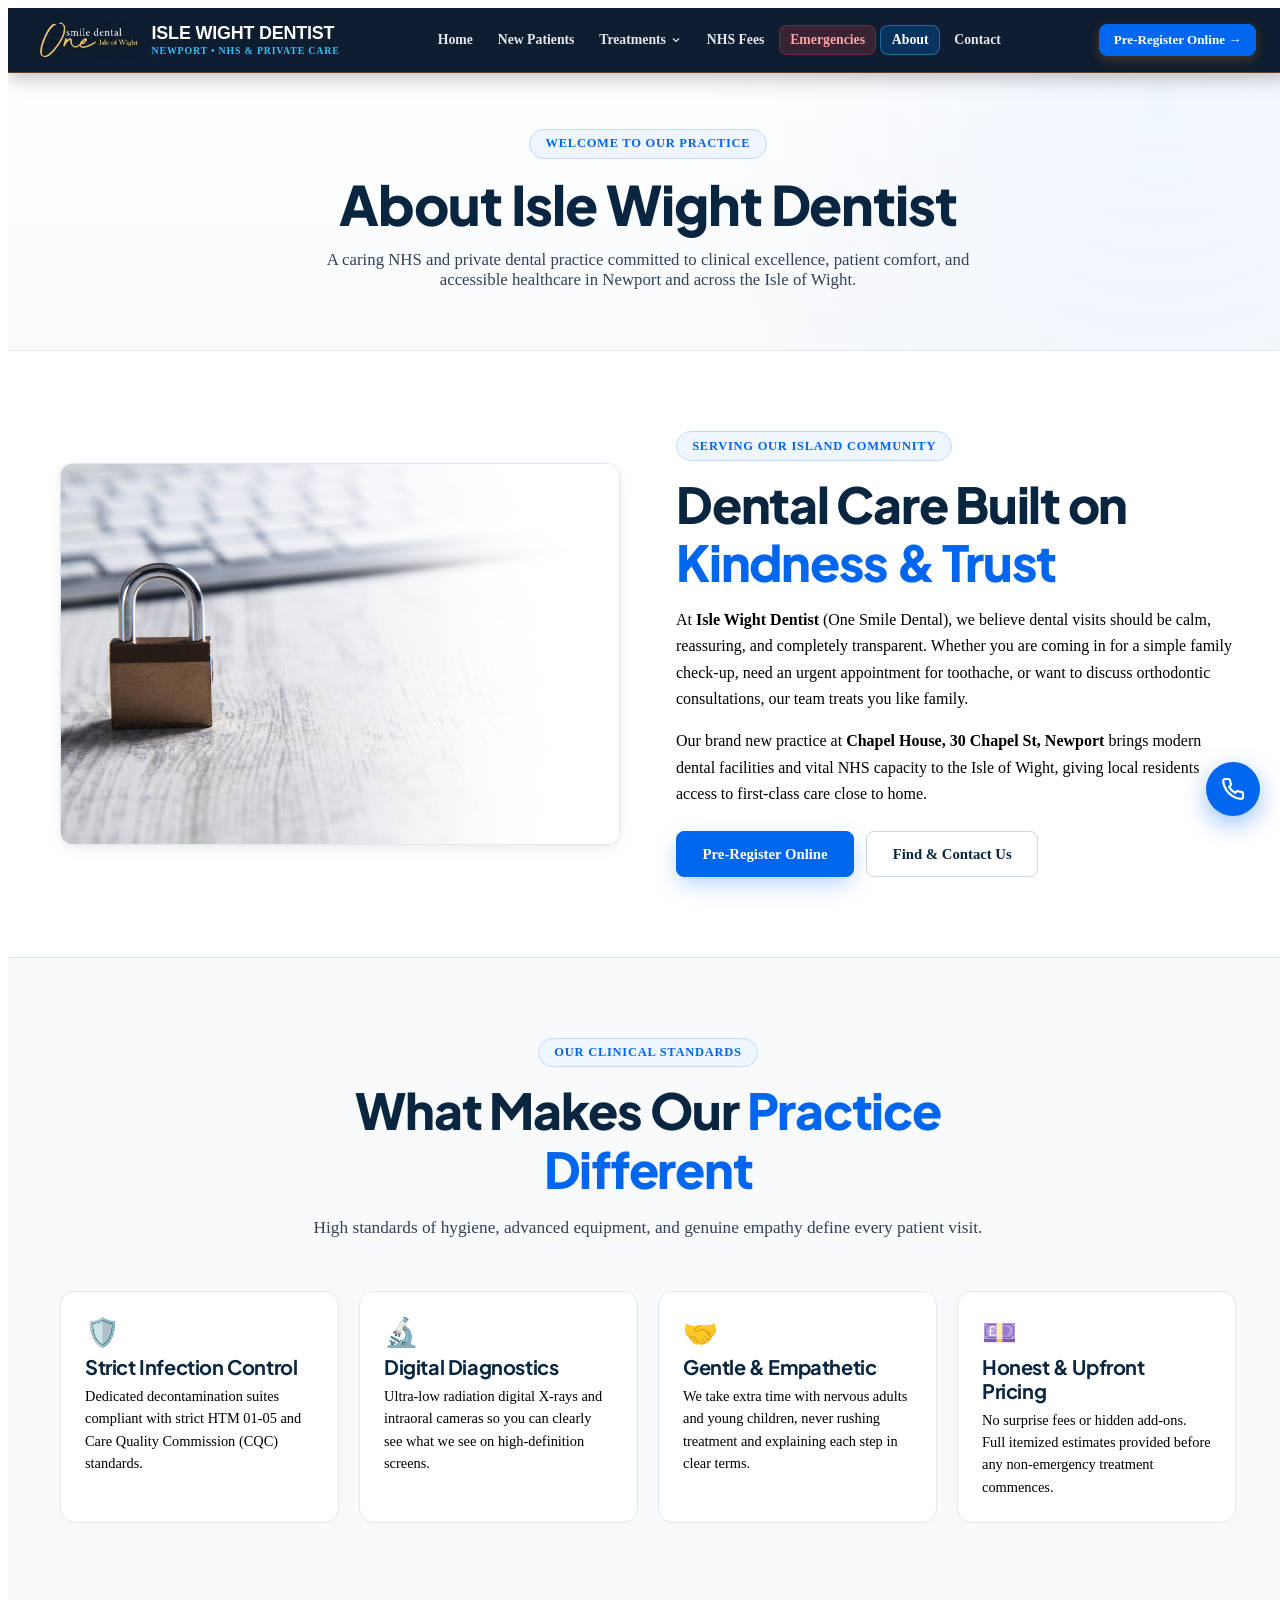
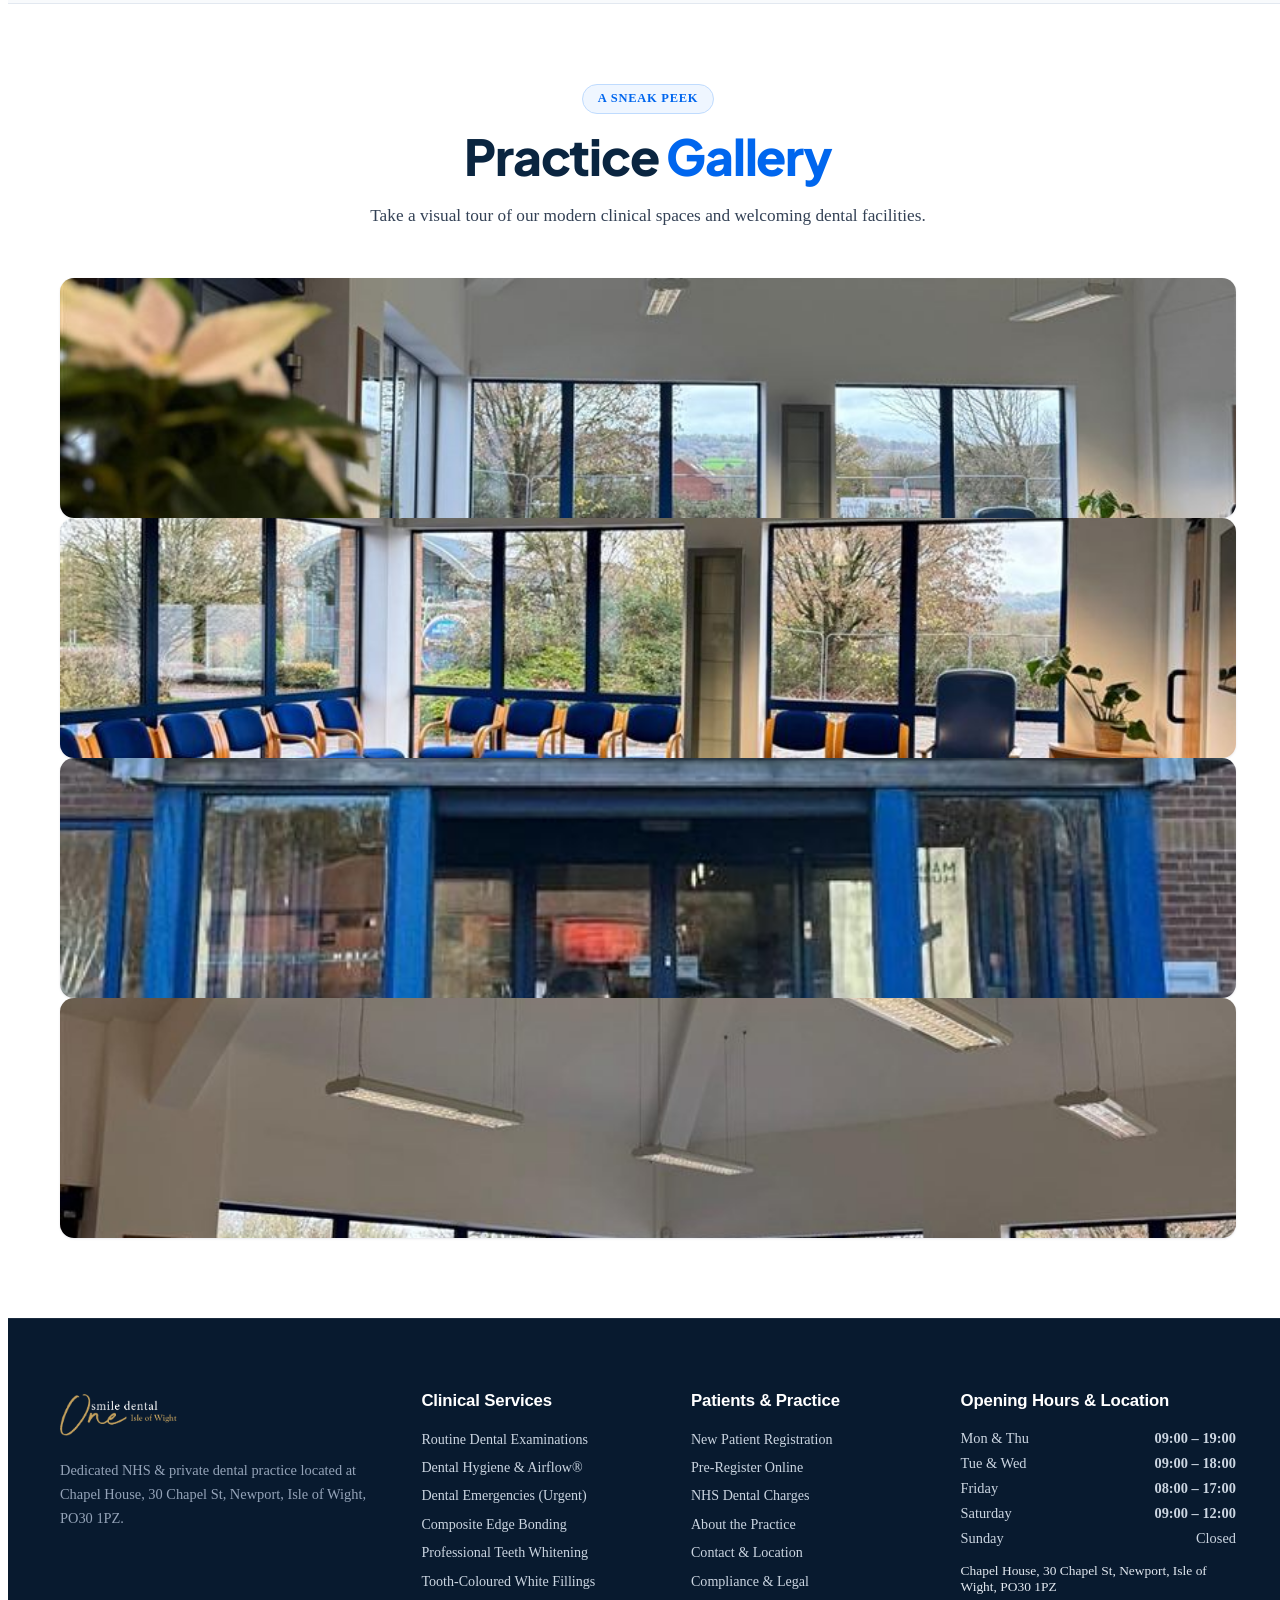
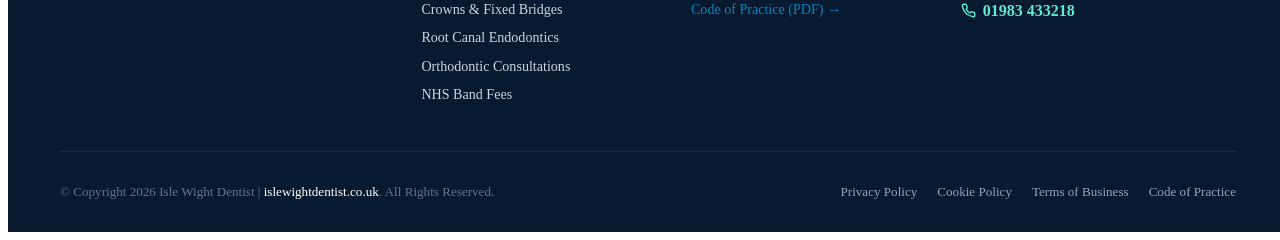
==== commit fb10b4a2: "VIP luxury header, smiling girl hero image, streamlined mobile pre-registration form, and modal serv" ====
--- a/about.html
+++ b/about.html
@@ -11,7 +11,7 @@
   <link rel="preconnect" href="https://fonts.googleapis.com">
   <link rel="preconnect" href="https://fonts.gstatic.com" crossorigin>
   <link href="https://fonts.googleapis.com/css2?family=Cormorant+Garamond:wght@600;700&family=Plus+Jakarta+Sans:wght@400;500;600;700;800&display=swap" rel="stylesheet">
-  <link rel="stylesheet" href="assets/css/styles.css?v=6">
+  <link rel="stylesheet" href="assets/css/styles.css?v=7">
 </head>
 <body>
 
@@ -67,9 +67,7 @@
             <svg width="14" height="14" viewBox="0 0 24 24" fill="none" stroke="currentColor" stroke-width="2.2"><path d="M22 16.92v3a2 2 0 0 1-2.18 2 19.79 19.79 0 0 1-8.63-3.07 19.5 19.5 0 0 1-6-6 19.79 19.79 0 0 1-3.07-8.67A2 2 0 0 1 4.11 2h3a2 2 0 0 1 2 1.72c.127.96.361 1.903.7 2.81a2 2 0 0 1-.45 2.11L8.09 9.91a16 16 0 0 0 6 6l1.27-1.27a2 2 0 0 1 2.11-.45c.907.339 1.85.573 2.81.7A2 2 0 0 1 22 16.92z"/></svg>
             <span>01983 433218</span>
           </a>
-          <a href="new-patients.html#register-form" class="btn btn-primary btn-sm">
-            Pre-Register Online &rarr;
-          </a>
+          <a href="new-patients.html#register-form" class="btn btn-gold btn-sm btn-header-cta"><span class="cta-full">Pre-Register Online &rarr;</span><span class="cta-short">Register</span></a>
           <button id="mobile-menu-toggle" class="mobile-menu-toggle" aria-label="Toggle Menu" aria-expanded="false">
             <svg width="19" height="19" viewBox="0 0 24 24" fill="none" stroke="currentColor" stroke-width="2.2"><line x1="3" y1="6" x2="21" y2="6"/><line x1="3" y1="12" x2="21" y2="12"/><line x1="3" y1="18" x2="21" y2="18"/></svg>
           </button>
@@ -335,7 +333,7 @@
 
       <div style="display:grid;grid-template-columns:1fr 1fr;gap:0.55rem;margin-top:0.85rem;">
         <a href="tel:01983433218" class="btn btn-teal btn-sm">Call 01983 433218</a>
-        <a href="new-patients.html#register-form" class="btn btn-gold btn-sm">Pre-Register Online</a>
+        <button type="button" class="btn btn-gold btn-sm" data-open-lead-modal data-lead-topic="New NHS / Private Pre-Registration">Pre-Register Online</button>
       </div>
 
       <div class="sheet-grid">
@@ -404,7 +402,7 @@
     </div>
   </div>
 
-  <script src="assets/js/main.js?v=6" defer></script>
+  <script src="assets/js/main.js?v=7" defer></script>
 </body>
 </html>
 
--- a/assets/css/styles.css
+++ b/assets/css/styles.css
@@ -1,4 +1,4 @@
-/* ==========================================================================
+﻿/* ==========================================================================
    Isle Wight Dentist - islewightdentist.co.uk
    Ultra-Clean, High-Contrast Modern British Healthcare Design System
    100% Crisp, Clear, Legible & Distinct Visual Identity
@@ -348,90 +348,111 @@
 }
 
 /* ==========================================================================
-   EXECUTIVE TWO-TIER HEALTHCARE HEADER (Crystal Clear & Authoritative)
+   EXECUTIVE LUXURY HEALTHCARE HEADER (Portsmouth VIP Standard)
    ========================================================================== */
 .site-header {
   position: sticky;
   top: 0;
-  z-index: 100;
-  background: var(--white);
-  box-shadow: 0 2px 12px rgba(10, 37, 64, 0.05);
+  z-index: 1000;
+  background: rgba(11, 25, 44, 0.98) !important;
+  border-bottom: 1.5px solid rgba(217, 119, 6, 0.4) !important;
+  backdrop-filter: blur(16px);
+  -webkit-backdrop-filter: blur(16px);
+  box-shadow: 0 4px 20px rgba(0, 0, 0, 0.28) !important;
   transition: all 0.2s ease;
 }
 
-/* Utility Strip - Disabled as requested by user */
-.header-utility-bar {
-  display: none !important;
-}
-
-/* Tier 2: Main Brand & Navigation Bar (Sleek Compact Height & High Visibility) */
 .header-main-bar {
-  background: #ffffff;
-  border-bottom: 1.5px solid #e2e8f0;
-  box-shadow: 0 2px 14px rgba(11, 31, 58, 0.06);
+  background: transparent !important;
+  border-bottom: none !important;
+  box-shadow: none !important;
 }
 
 .header-inner {
   display: flex;
   align-items: center;
   justify-content: space-between;
-  gap: 0.75rem;
-  height: 64px;
+  gap: 0.5rem;
+  height: 60px;
   width: 100%;
   max-width: 100%;
-}
-
-/* Distinct Brand Lockup */
+  box-sizing: border-box;
+}
+
+@media (min-width: 1024px) {
+  .header-inner {
+    height: 64px;
+    gap: 0.75rem;
+  }
+}
+
+/* Distinct Luxury Brand Lockup */
 .brand-lockup {
   display: inline-flex;
   align-items: center;
-  gap: 0.75rem;
+  gap: 0.55rem;
   text-decoration: none;
   flex-shrink: 0;
+  min-width: 0;
 }
 
 .brand-logo-frame {
   display: flex;
   align-items: center;
   justify-content: center;
-  height: 44px;
+  height: 42px;
   background: transparent;
+  flex-shrink: 0;
 }
 
 .brand-logo-frame img {
-  height: 42px;
-  max-height: 42px;
+  height: 40px;
+  max-height: 40px;
   width: auto;
   object-fit: contain;
-  filter: drop-shadow(0 1px 3px rgba(0,0,0,0.08));
+  filter: brightness(1.22) drop-shadow(0 2px 6px rgba(0,0,0,0.5));
 }
 
 .brand-meta {
   display: flex;
   flex-direction: column;
+  justify-content: center;
+  min-width: 0;
 }
 
 .brand-title {
   font-family: 'Outfit', sans-serif;
-  font-size: 1.18rem;
+  font-size: 1.12rem;
   font-weight: 800;
-  color: #0b1f3a;
-  line-height: 1.12;
-  letter-spacing: -0.015em;
+  color: #ffffff !important;
+  line-height: 1.1;
+  letter-spacing: -0.01em;
   white-space: nowrap;
 }
 
 .brand-subtitle {
-  font-size: 0.68rem;
+  font-size: 0.62rem;
   font-weight: 800;
-  color: #005eb8;
+  color: #38bdf8 !important;
   text-transform: uppercase;
   letter-spacing: 0.08em;
-  margin-top: 0.1rem;
+  margin-top: 0.12rem;
   white-space: nowrap;
 }
 
-/* Navigation Links */
+@media (max-width: 640px) {
+  .brand-logo-frame img { height: 32px; }
+  .brand-title { font-size: 0.95rem; }
+  .brand-subtitle { font-size: 0.55rem; }
+}
+
+@media (max-width: 375px) {
+  .brand-logo-frame img { height: 28px; }
+  .brand-title { font-size: 0.88rem; }
+  .brand-subtitle { font-size: 0.52rem; }
+}
+
+/* Desktop Nav Links on Dark Header */
 .desktop-nav {
   display: none;
   align-items: center;
@@ -442,6 +463,105 @@
   .desktop-nav { display: flex; }
 }
 
+.desktop-nav .nav-link {
+  color: #e2e8f0 !important;
+  padding: 0.4rem 0.65rem;
+  border-radius: 8px;
+  font-size: 0.86rem;
+  font-weight: 700;
+  transition: all 0.15s ease;
+  white-space: nowrap;
+}
+
+.desktop-nav .nav-link:hover {
+  color: #fbbf24 !important;
+  background: rgba(255, 255, 255, 0.08) !important;
+}
+
+.desktop-nav .nav-link.active {
+  color: #ffffff !important;
+  background: rgba(0, 94, 184, 0.35) !important;
+  border: 1px solid rgba(56, 189, 248, 0.4) !important;
+}
+
+.desktop-nav .nav-link.emergency {
+  color: #fca5a5 !important;
+  background: rgba(239, 68, 68, 0.18) !important;
+  border: 1px solid rgba(239, 68, 68, 0.3) !important;
+}
+
+/* Header Actions & Mobile Button Safeguard */
+.header-actions {
+  display: flex;
+  align-items: center;
+  gap: 0.4rem;
+  flex-shrink: 0;
+}
+
+.header-actions .header-phone-btn {
+  background: rgba(255, 255, 255, 0.1) !important;
+  color: #ffffff !important;
+  border-color: rgba(255, 255, 255, 0.2) !important;
+}
+
+.header-actions .header-phone-btn:hover {
+  background: rgba(255, 255, 255, 0.2) !important;
+  color: #fbbf24 !important;
+}
+
+/* Header CTA Responsive Button & Mobile Toggle */
+.cta-short { display: none; }
+.cta-full { display: inline; }
+
+.header-actions .btn-header-cta {
+  display: inline-flex !important;
+  align-items: center !important;
+  justify-content: center !important;
+  padding: 0.42rem 0.85rem !important;
+  font-size: 0.82rem !important;
+  font-weight: 800 !important;
+  border-radius: 8px !important;
+  white-space: nowrap !important;
+  box-shadow: 0 4px 12px rgba(217, 119, 6, 0.25) !important;
+  transition: all 0.15s ease !important;
+}
+
+@media (max-width: 640px) {
+  .cta-short { display: inline !important; }
+  .cta-full { display: none !important; }
+  
+  .header-actions .btn-header-cta {
+    padding: 0.32rem 0.6rem !important;
+    font-size: 0.72rem !important;
+    border-radius: 6px !important;
+  }
+}
+
+@media (max-width: 380px) {
+  .header-actions .btn-header-cta {
+    padding: 0.28rem 0.45rem !important;
+    font-size: 0.68rem !important;
+  }
+}
+
+.mobile-menu-toggle {
+  display: inline-flex;
+  align-items: center;
+  justify-content: center;
+  width: 36px;
+  height: 36px;
+  border-radius: 8px;
+  background: rgba(255, 255, 255, 0.08) !important;
+  border: 1px solid rgba(255, 255, 255, 0.22) !important;
+  color: #ffffff !important;
+  cursor: pointer;
+  transition: all 0.2s ease;
+}
+
+.mobile-menu-toggle:hover {
+  background: rgba(255, 255, 255, 0.18) !important;
+  border-color: rgba(255, 255, 255, 0.4) !important;
+}
 .nav-item { position: relative; }
 
 .nav-link {
@@ -584,18 +704,6 @@
   .header-phone-btn {
     display: inline-flex;
   }
-}
-
-.mobile-menu-toggle {
-  display: inline-flex;
-  align-items: center;
-  justify-content: center;
-  width: 40px;
-  height: 40px;
-  border-radius: 8px;
-  background: var(--surface-light);
-  border: 1px solid var(--border);
-  color: var(--primary);
 }
 
 @media (min-width: 1040px) {
@@ -1479,7 +1587,7 @@
 .modal-overlay {
   position: fixed !important;
   inset: 0 !important;
-  z-index: 100010 !important;
+  z-index:  200000 !important;
   background: rgba(11, 31, 58, 0.78) !important;
   backdrop-filter: blur(6px) !important;
   -webkit-backdrop-filter: blur(6px) !important;
@@ -1608,3 +1716,35 @@
   background: #fffbeb !important;
   color: #b45309 !important;
 }
+
+/* Responsive Pre-Registration Card & Form Rows */
+.pre-reg-card {
+  background: #ffffff;
+  border: 1.5px solid var(--border);
+  border-radius: 20px;
+  padding: 2.25rem;
+  box-shadow: 0 12px 36px rgba(11,31,58,0.06);
+  position: relative;
+  width: 100%;
+  max-width: 100%;
+  box-sizing: border-box;
+}
+
+.form-stack-row {
+  display: grid;
+  grid-template-columns: 1fr 1fr;
+  gap: 1rem;
+  width: 100%;
+  box-sizing: border-box;
+}
+
+@media (max-width: 640px) {
+  .pre-reg-card {
+    padding: 1.25rem 0.85rem !important;
+    border-radius: 14px !important;
+  }
+  .form-stack-row {
+    grid-template-columns: 1fr !important;
+    gap: 0.85rem !important;
+  }
+}
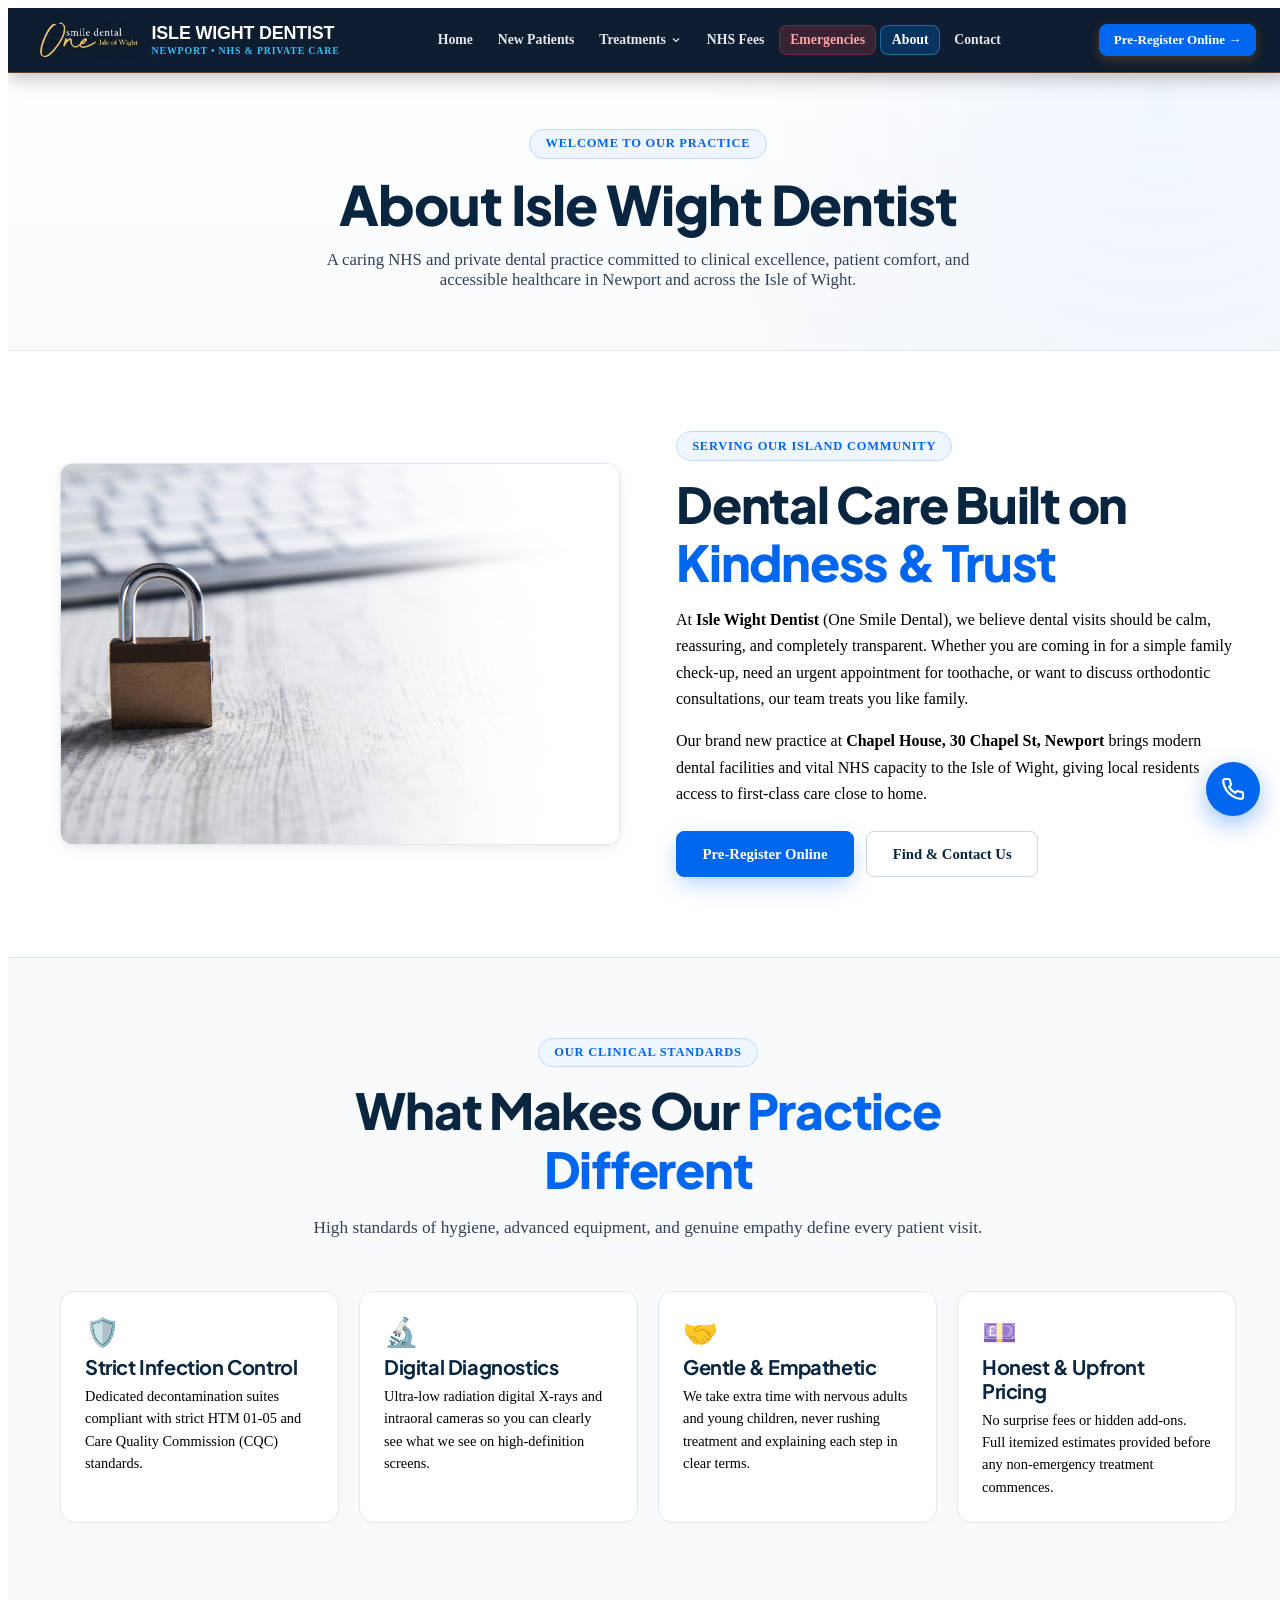
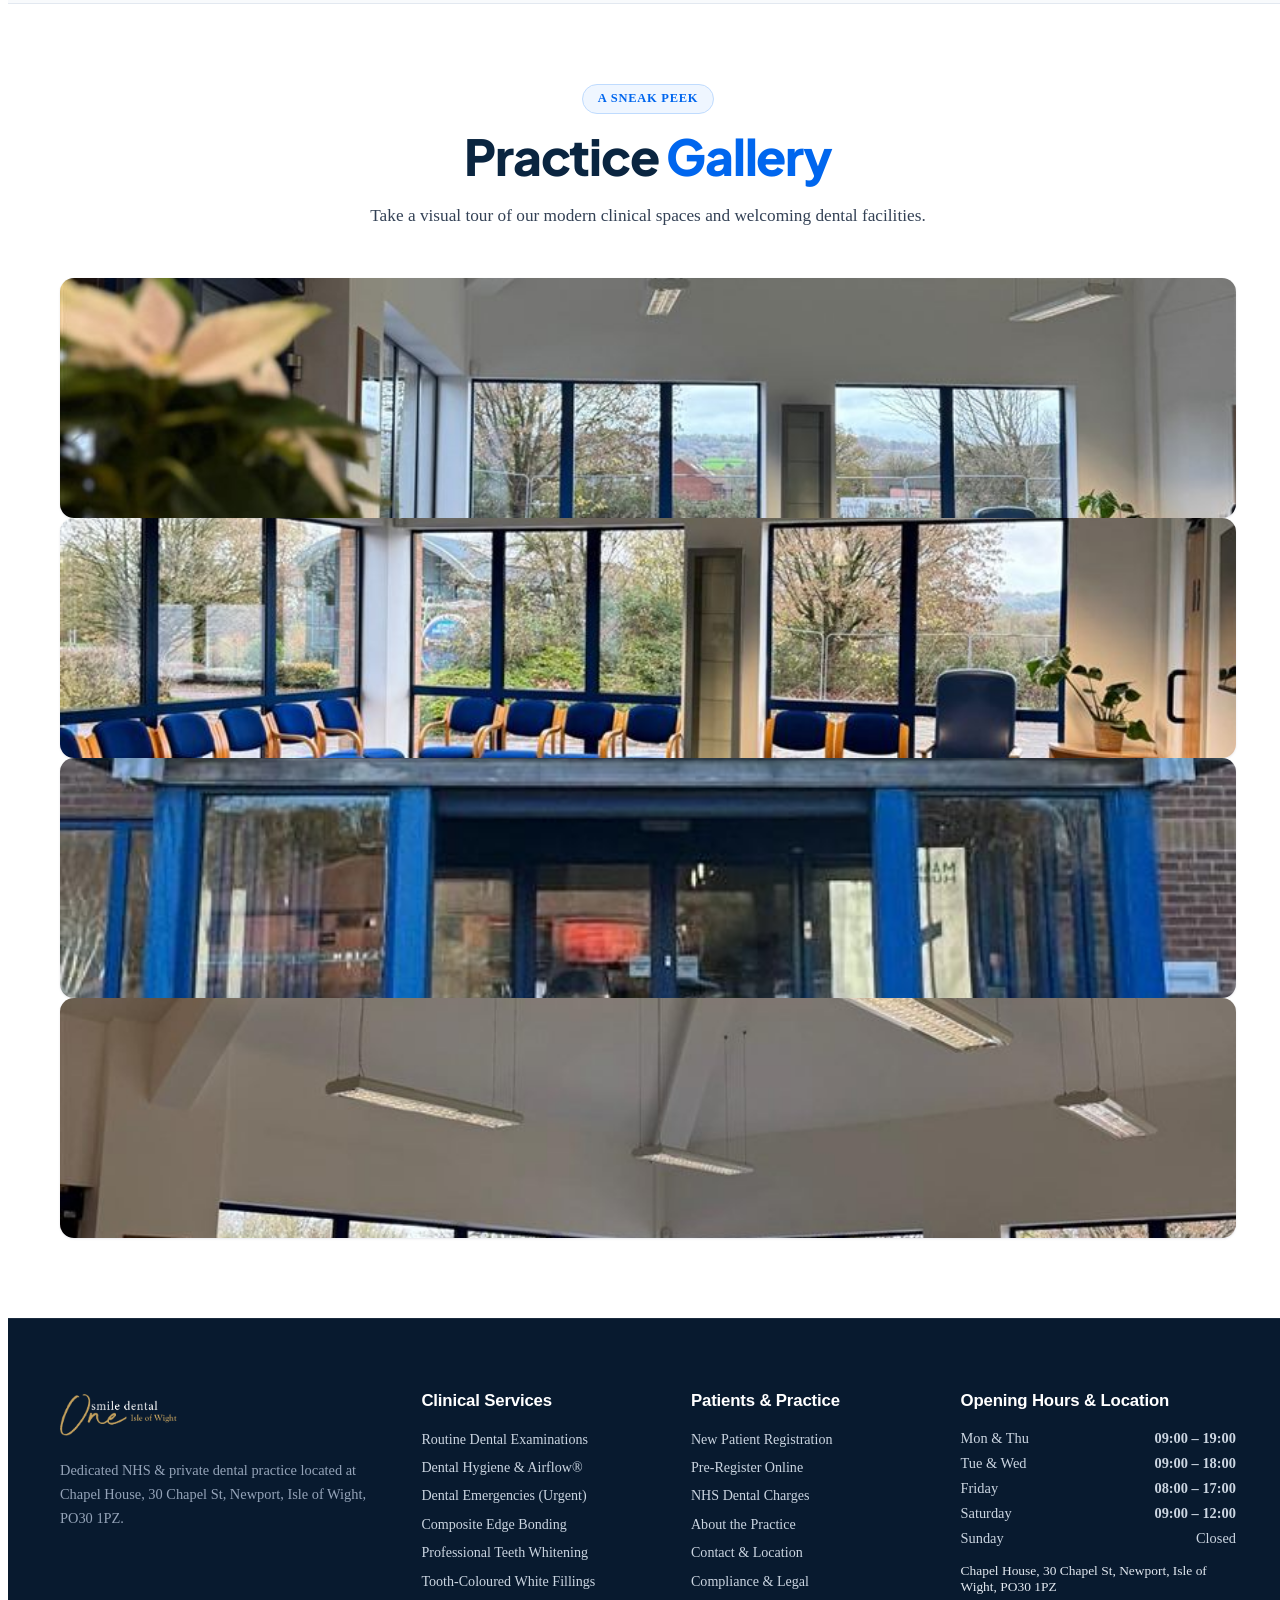
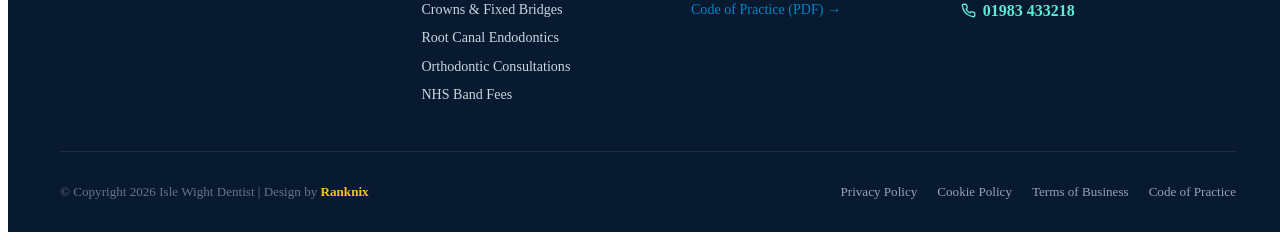
==== commit 7f98d765: "Add Ranknix design credit link to footer across all pages" ====
--- a/about.html
+++ b/about.html
@@ -252,7 +252,7 @@
       </div>
 
       <div class="footer-bottom">
-        <p>&copy; Copyright 2026 Isle Wight Dentist | <a href="https://islewightdentist.co.uk" style="color:#ffffff;">islewightdentist.co.uk</a>. All Rights Reserved.</p>
+        <p>&copy; Copyright 2026 Isle Wight Dentist | Design by <a href="https://ranknix.online/" target="_blank" rel="noopener noreferrer" style="color:#fbbf24;font-weight:700;text-decoration:none;">Ranknix</a></p>
         <div class="compliance-links">
           <a href="compliance.html#privacy">Privacy Policy</a>
           <a href="compliance.html#cookies">Cookie Policy</a>
--- a/assets/css/styles.css
+++ b/assets/css/styles.css
@@ -903,6 +903,7 @@
   width: 100%;
   height: 400px;
   object-fit: cover;
+  object-position: center top;
 }
 
 @media (min-width: 992px) {
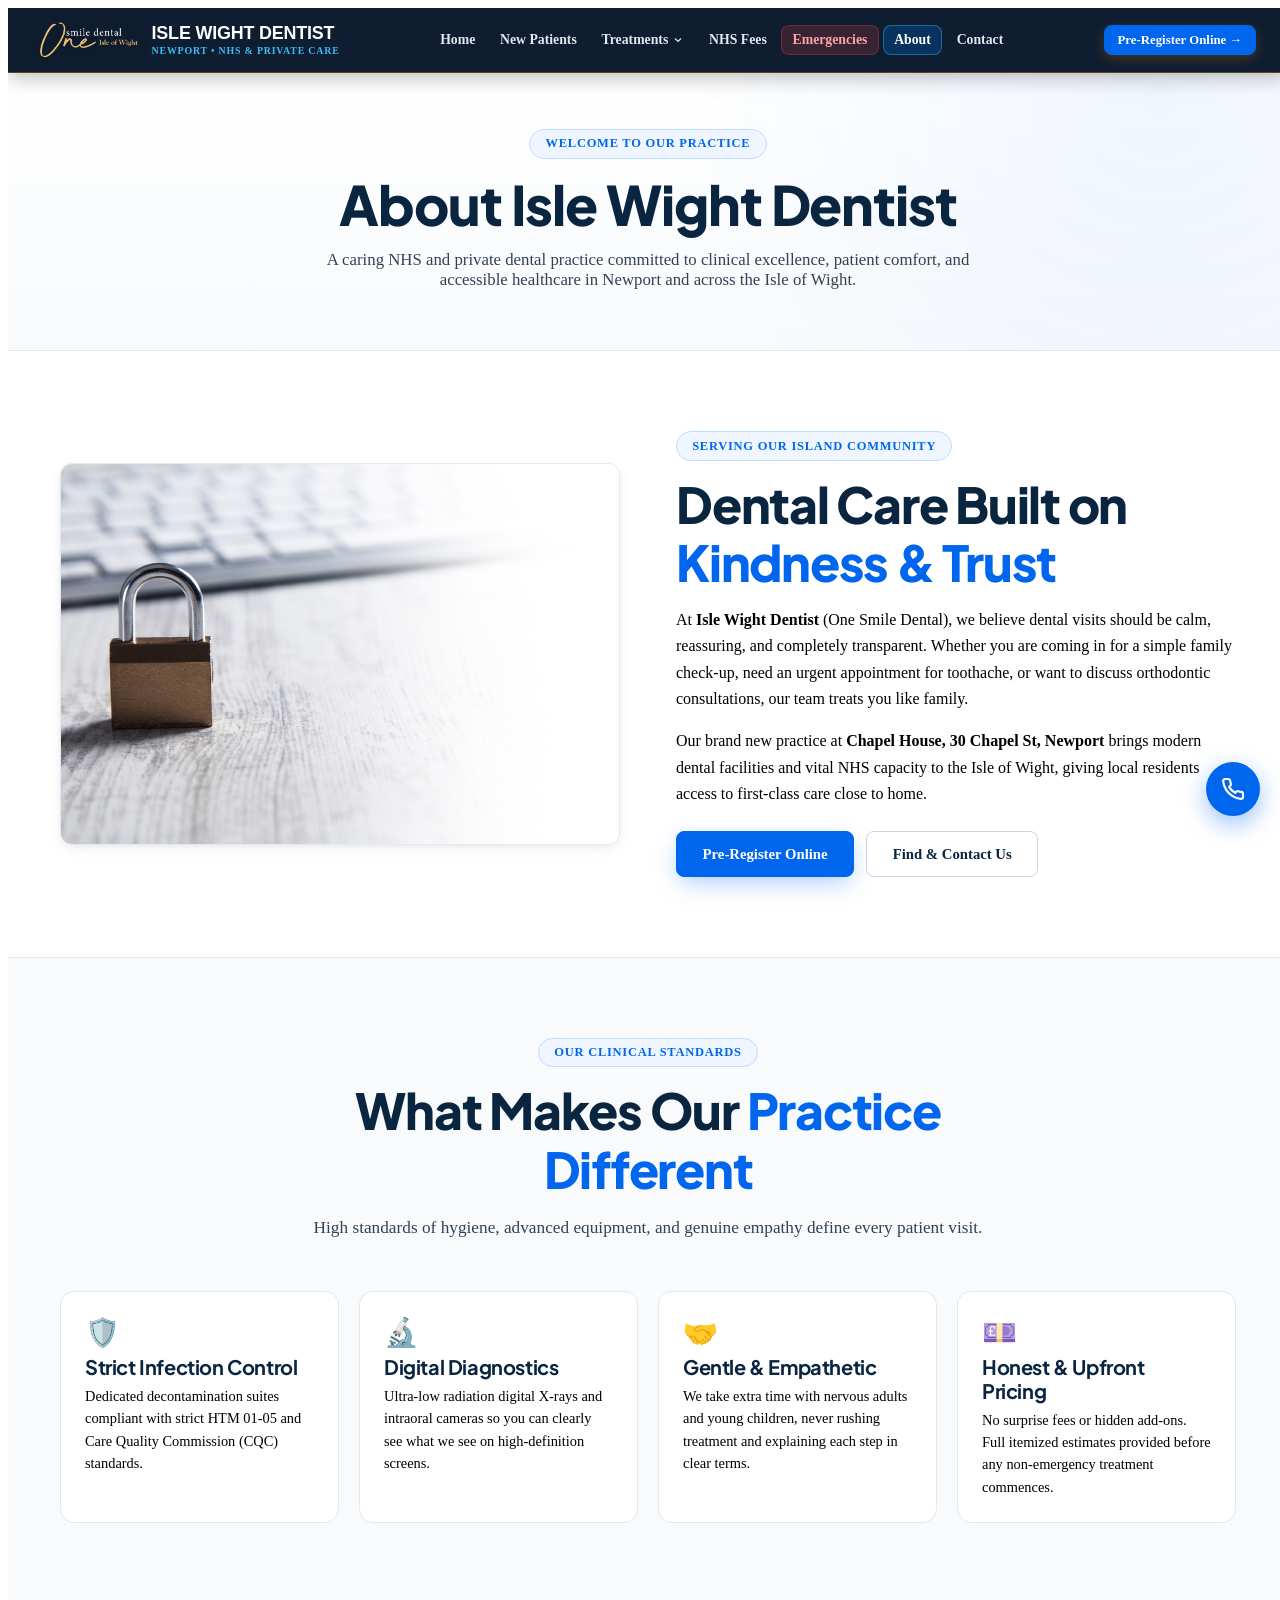
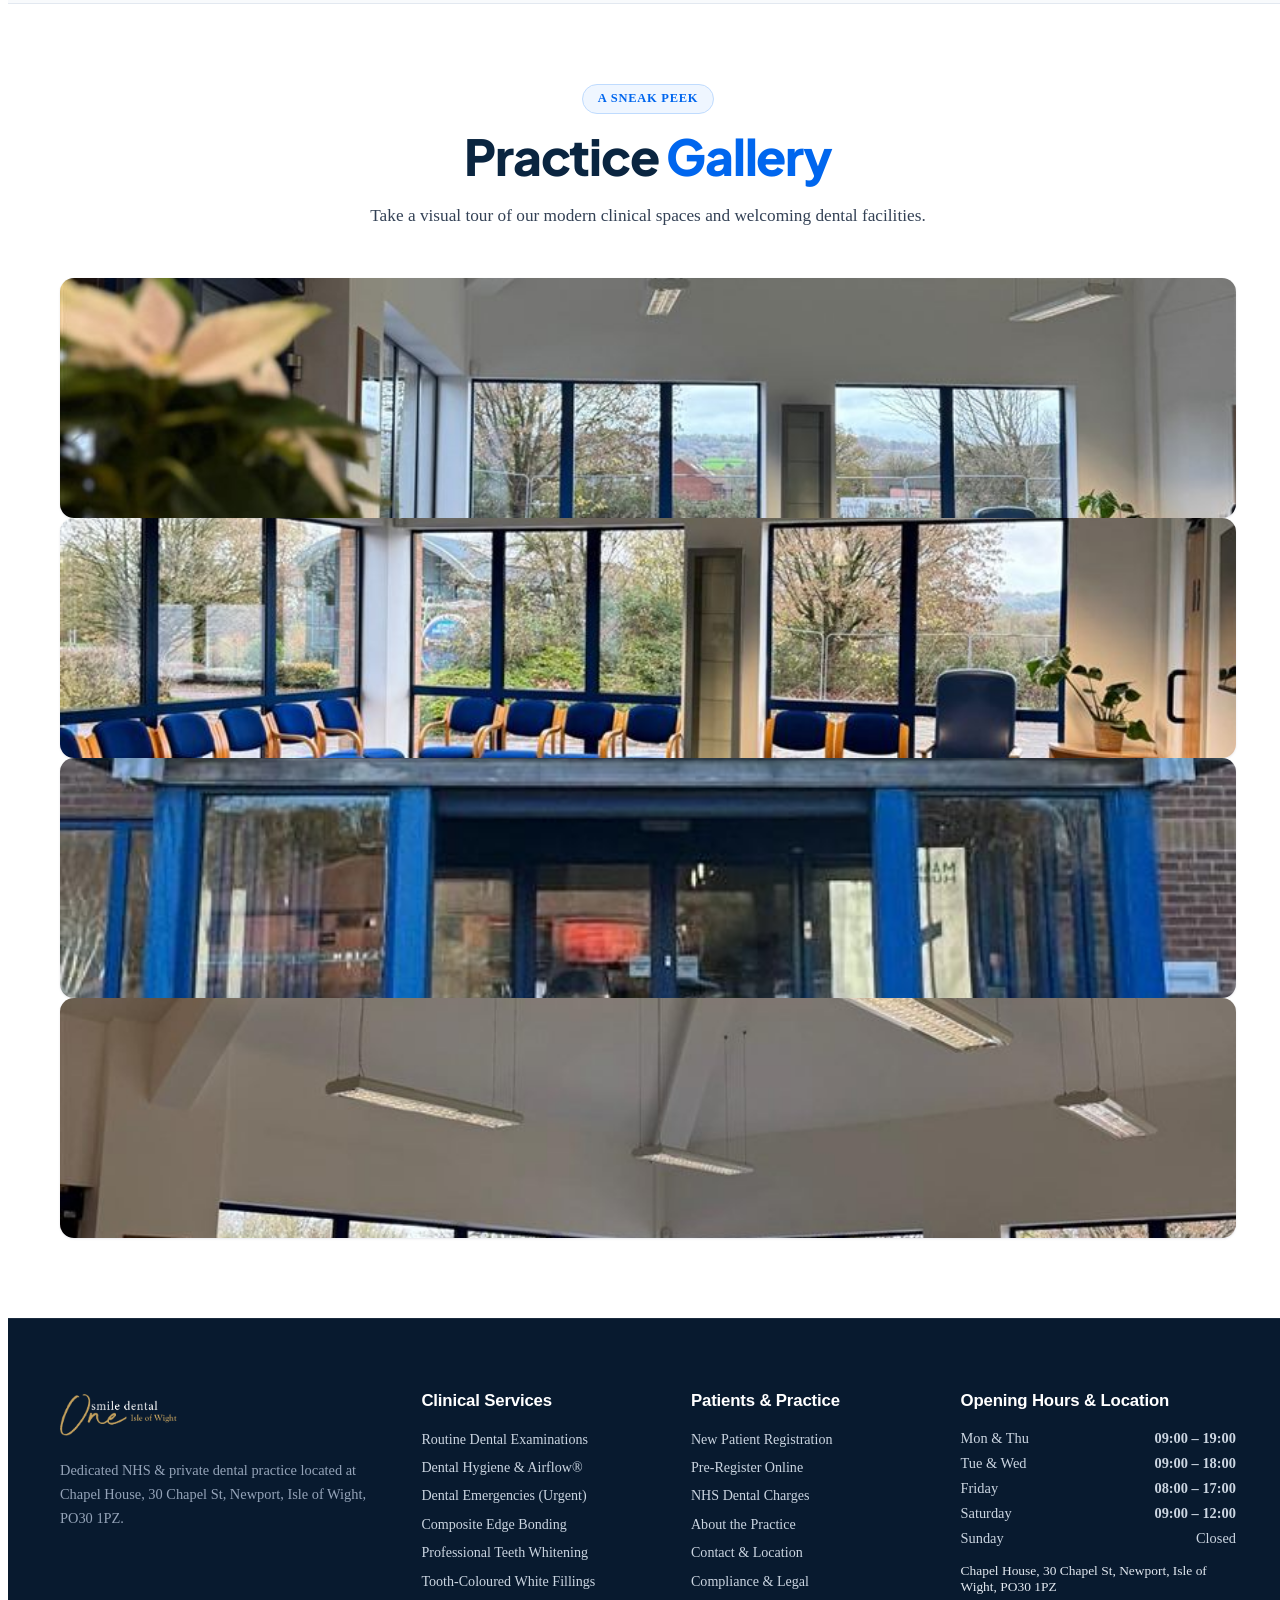
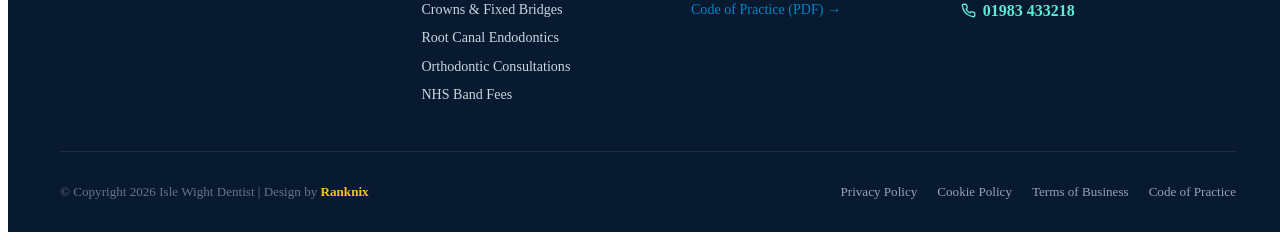
==== commit 52207c64: "Add GTM snippet to head on all pages, fix mobile header toggle overflow, center hero CTA and fix cal" ====
--- a/about.html
+++ b/about.html
@@ -1,6 +1,14 @@
 ﻿<!DOCTYPE html>
 <html lang="en">
 <head>
+  <!-- Google Tag Manager -->
+  <script async src="https://www.googletagmanager.com/gtm.js?id=GTM-NL6TV2PP"></script>
+  <script>
+    window.dataLayer = window.dataLayer || [];
+    function gtag(){dataLayer.push(arguments);}
+    gtag('js', new Date());
+  </script>
+  <!-- End Google Tag Manager -->
   <meta charset="UTF-8">
   <meta name="viewport" content="width=device-width, initial-scale=1.0">
   <title>About Us | Isle Wight Dentist, Newport Isle of Wight</title>
@@ -11,7 +19,7 @@
   <link rel="preconnect" href="https://fonts.googleapis.com">
   <link rel="preconnect" href="https://fonts.gstatic.com" crossorigin>
   <link href="https://fonts.googleapis.com/css2?family=Cormorant+Garamond:wght@600;700&family=Plus+Jakarta+Sans:wght@400;500;600;700;800&display=swap" rel="stylesheet">
-  <link rel="stylesheet" href="assets/css/styles.css?v=7">
+  <link rel="stylesheet" href="assets/css/styles.css?v=9">
 </head>
 <body>
 
@@ -402,7 +410,7 @@
     </div>
   </div>
 
-  <script src="assets/js/main.js?v=7" defer></script>
+  <script src="assets/js/main.js?v=9" defer></script>
 </body>
 </html>
 
--- a/assets/css/styles.css
+++ b/assets/css/styles.css
@@ -441,15 +441,39 @@
 }
 
 @media (max-width: 640px) {
-  .brand-logo-frame img { height: 32px; }
-  .brand-title { font-size: 0.95rem; }
-  .brand-subtitle { font-size: 0.55rem; }
-}
-
-@media (max-width: 375px) {
-  .brand-logo-frame img { height: 28px; }
-  .brand-title { font-size: 0.88rem; }
-  .brand-subtitle { font-size: 0.52rem; }
+  .site-header .container {
+    padding-left: 0.5rem !important;
+    padding-right: 0.5rem !important;
+  }
+  .header-inner {
+    height: 54px !important;
+    gap: 0.25rem !important;
+  }
+  .brand-lockup {
+    gap: 0.35rem !important;
+    max-width: 60% !important;
+  }
+  .brand-logo-frame {
+    height: 30px !important;
+  }
+  .brand-logo-frame img {
+    height: 25px !important;
+    max-height: 25px !important;
+  }
+  .brand-title {
+    font-size: 0.8rem !important;
+    letter-spacing: -0.01em !important;
+  }
+  .brand-subtitle {
+    font-size: 0.48rem !important;
+    letter-spacing: 0.04em !important;
+  }
+}
+
+@media (max-width: 360px) {
+  .brand-title { font-size: 0.74rem !important; }
+  .brand-logo-frame img { height: 22px !important; }
+  .brand-subtitle { display: none !important; }
 }
 
 /* Desktop Nav Links on Dark Header */
@@ -530,17 +554,36 @@
   .cta-short { display: inline !important; }
   .cta-full { display: none !important; }
   
+  .header-actions {
+    gap: 0.25rem !important;
+    flex-shrink: 0 !important;
+  }
+  
   .header-actions .btn-header-cta {
-    padding: 0.32rem 0.6rem !important;
-    font-size: 0.72rem !important;
+    padding: 0.25rem 0.45rem !important;
+    font-size: 0.68rem !important;
     border-radius: 6px !important;
-  }
-}
-
-@media (max-width: 380px) {
+    letter-spacing: 0.01em !important;
+  }
+
+  .mobile-menu-toggle {
+    width: 32px !important;
+    height: 32px !important;
+    min-width: 32px !important;
+    flex-shrink: 0 !important;
+    border-radius: 6px !important;
+  }
+}
+
+@media (max-width: 360px) {
   .header-actions .btn-header-cta {
-    padding: 0.28rem 0.45rem !important;
-    font-size: 0.68rem !important;
+    padding: 0.22rem 0.38rem !important;
+    font-size: 0.64rem !important;
+  }
+  .mobile-menu-toggle {
+    width: 30px !important;
+    height: 30px !important;
+    min-width: 30px !important;
   }
 }
 
@@ -556,6 +599,7 @@
   color: #ffffff !important;
   cursor: pointer;
   transition: all 0.2s ease;
+  flex-shrink: 0;
 }
 
 .mobile-menu-toggle:hover {
@@ -846,6 +890,34 @@
   align-items: center;
   gap: 0.85rem;
   margin-bottom: 2.25rem;
+}
+
+.btn-hero-cta {
+  padding: 0.95rem 1.85rem;
+  font-size: 0.96rem;
+}
+
+.btn-hero-call {
+  padding: 0.95rem 1.5rem;
+  font-size: 0.96rem;
+}
+
+@media (max-width: 640px) {
+  .hero-cta-row {
+    flex-direction: column !important;
+    align-items: stretch !important;
+    width: 100% !important;
+    gap: 0.65rem !important;
+  }
+  .btn-hero-cta,
+  .btn-hero-call {
+    width: 100% !important;
+    padding: 0.85rem 1rem !important;
+    font-size: 0.92rem !important;
+    text-align: center !important;
+    justify-content: center !important;
+    box-sizing: border-box !important;
+  }
 }
 
 .hero-trust-bar {
@@ -1739,13 +1811,73 @@
   box-sizing: border-box;
 }
 
+.form-submit-btn {
+  width: 100% !important;
+  font-size: 1.02rem;
+  padding: 0.92rem;
+  border-radius: 12px;
+  box-sizing: border-box;
+}
+
 @media (max-width: 640px) {
   .pre-reg-card {
     padding: 1.25rem 0.85rem !important;
     border-radius: 14px !important;
+    width: 100% !important;
+    max-width: 100% !important;
+    box-sizing: border-box !important;
   }
   .form-stack-row {
     grid-template-columns: 1fr !important;
     gap: 0.85rem !important;
+    width: 100% !important;
+    box-sizing: border-box !important;
+  }
+  .form-submit-btn {
+    font-size: 0.88rem !important;
+    padding: 0.82rem 0.65rem !important;
+    white-space: normal !important;
+    word-break: normal !important;
+    line-height: 1.3 !important;
+    text-align: center !important;
+    justify-content: center !important;
+    width: 100% !important;
+    box-sizing: border-box !important;
+  }
+  .btn {
+    white-space: normal !important;
+  }
+  [style*="padding: 2rem"],
+  [style*="padding:2rem"] {
+    padding: 1.25rem 0.85rem !important;
+  }
+  .form-grid {
+    width: 100% !important;
+    max-width: 100% !important;
+    box-sizing: border-box !important;
+  }
+  .form-input {
+    width: 100% !important;
+    max-width: 100% !important;
+    box-sizing: border-box !important;
+    font-size: 0.9rem !important;
+  }
+  .form-label {
+    white-space: normal !important;
+    word-break: normal !important;
+    line-height: 1.35 !important;
+    font-size: 0.82rem !important;
+    max-width: 100% !important;
+  }
+  .split-grid {
+    gap: 1.5rem !important;
+    width: 100% !important;
+    max-width: 100% !important;
+    box-sizing: border-box !important;
+  }
+  .container {
+    padding-left: 0.9rem !important;
+    padding-right: 0.9rem !important;
+    box-sizing: border-box !important;
   }
 }
